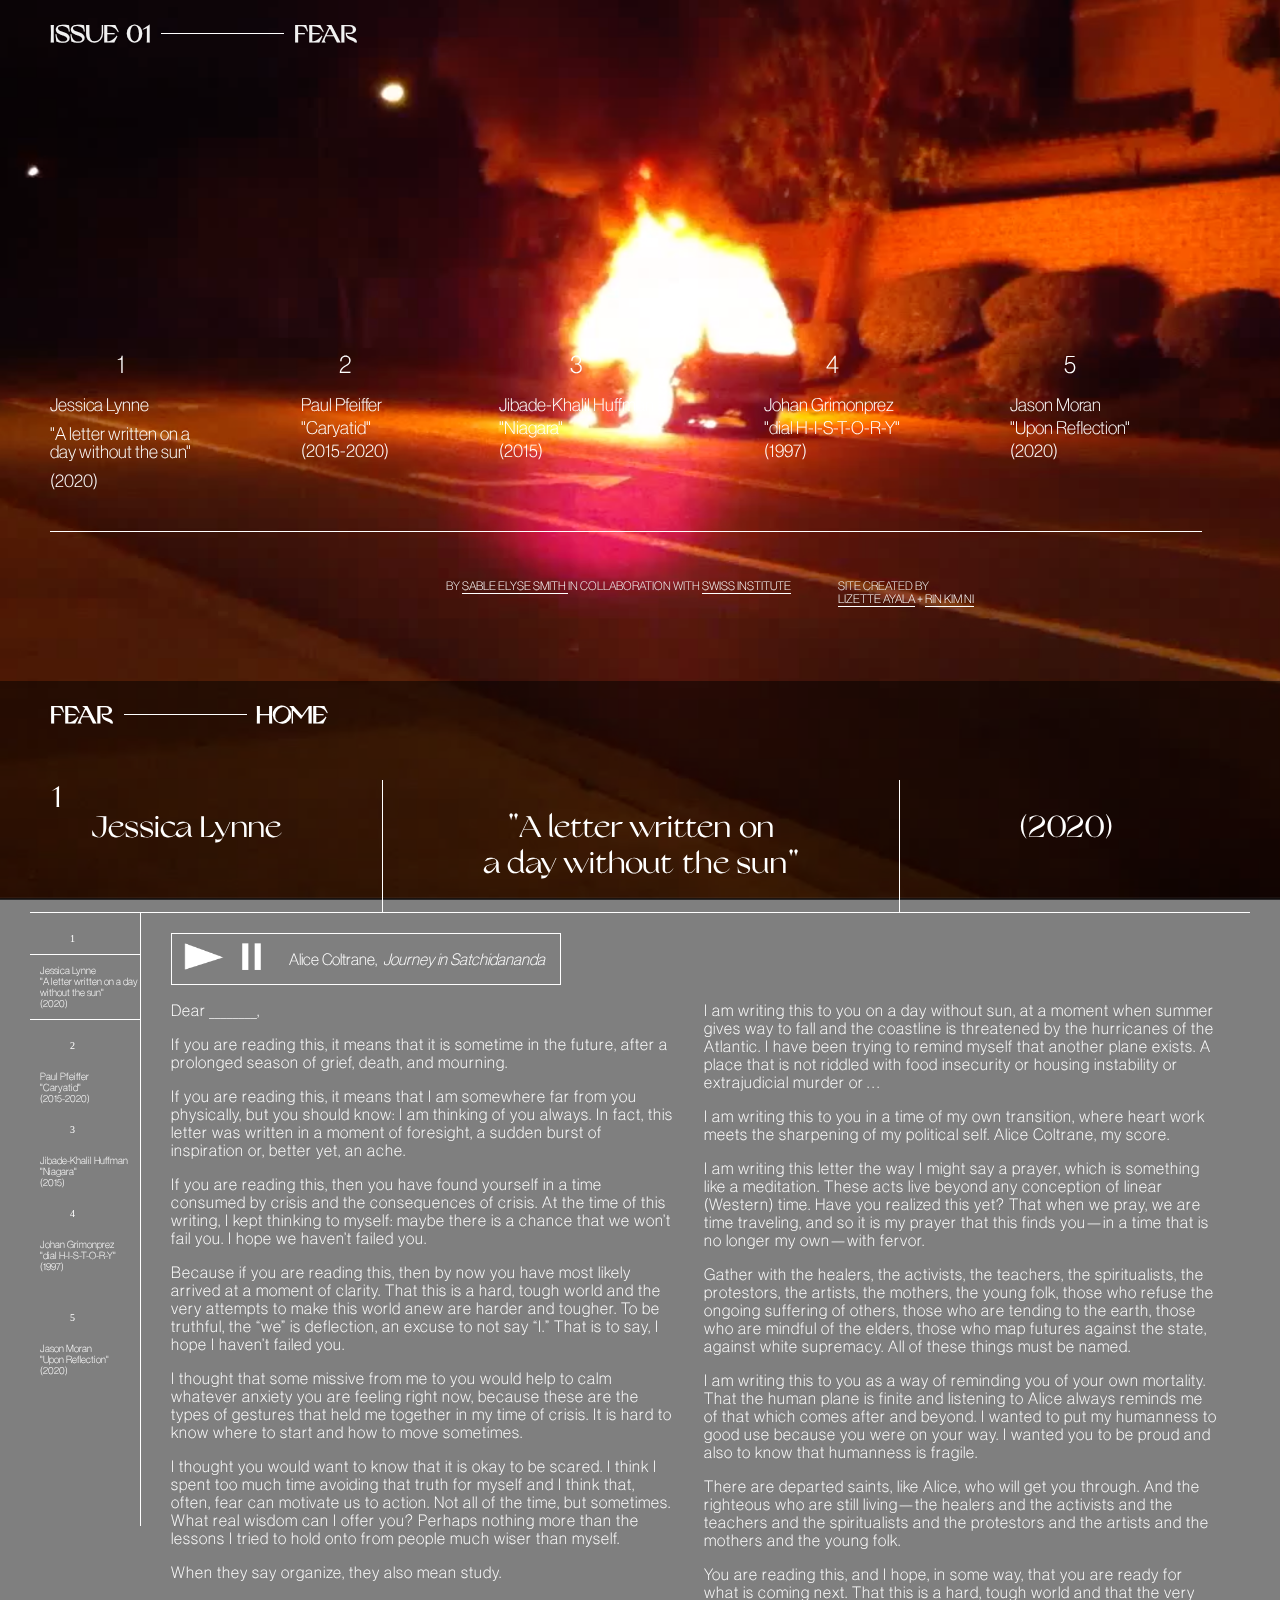
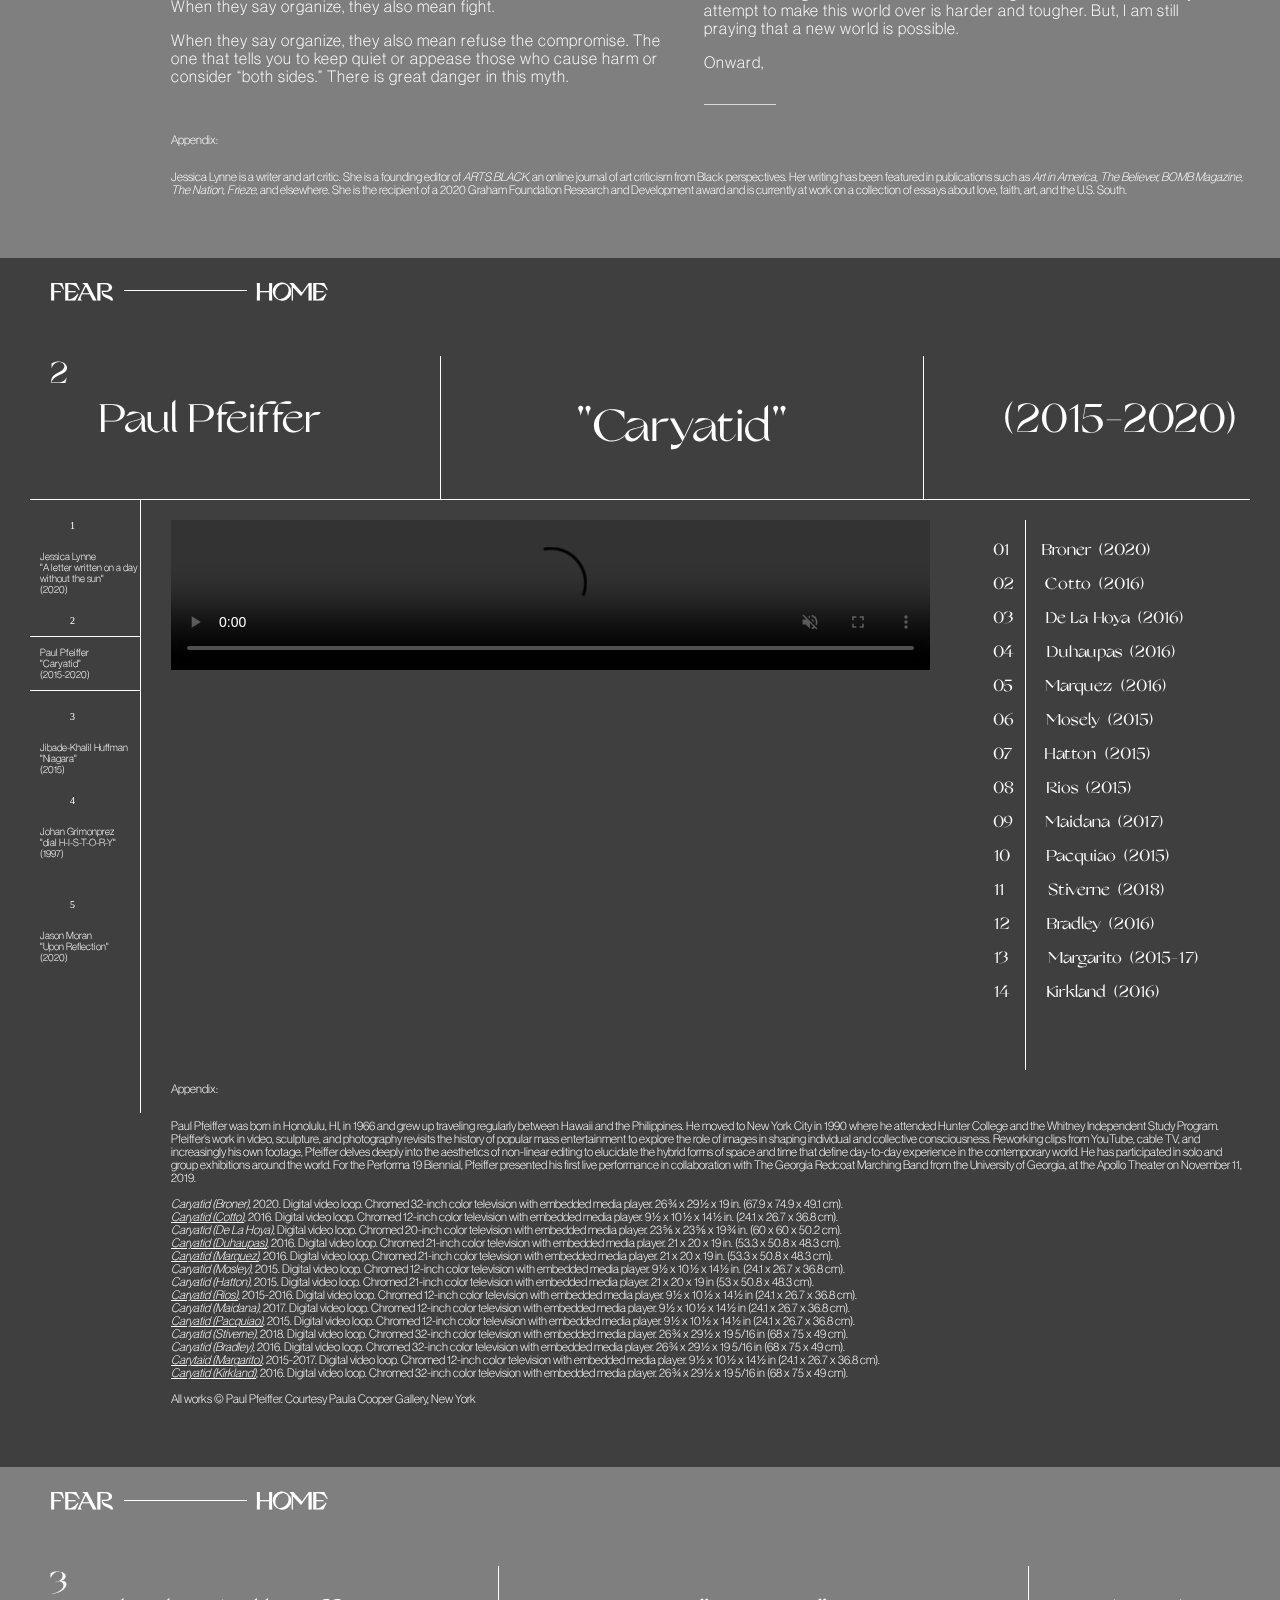
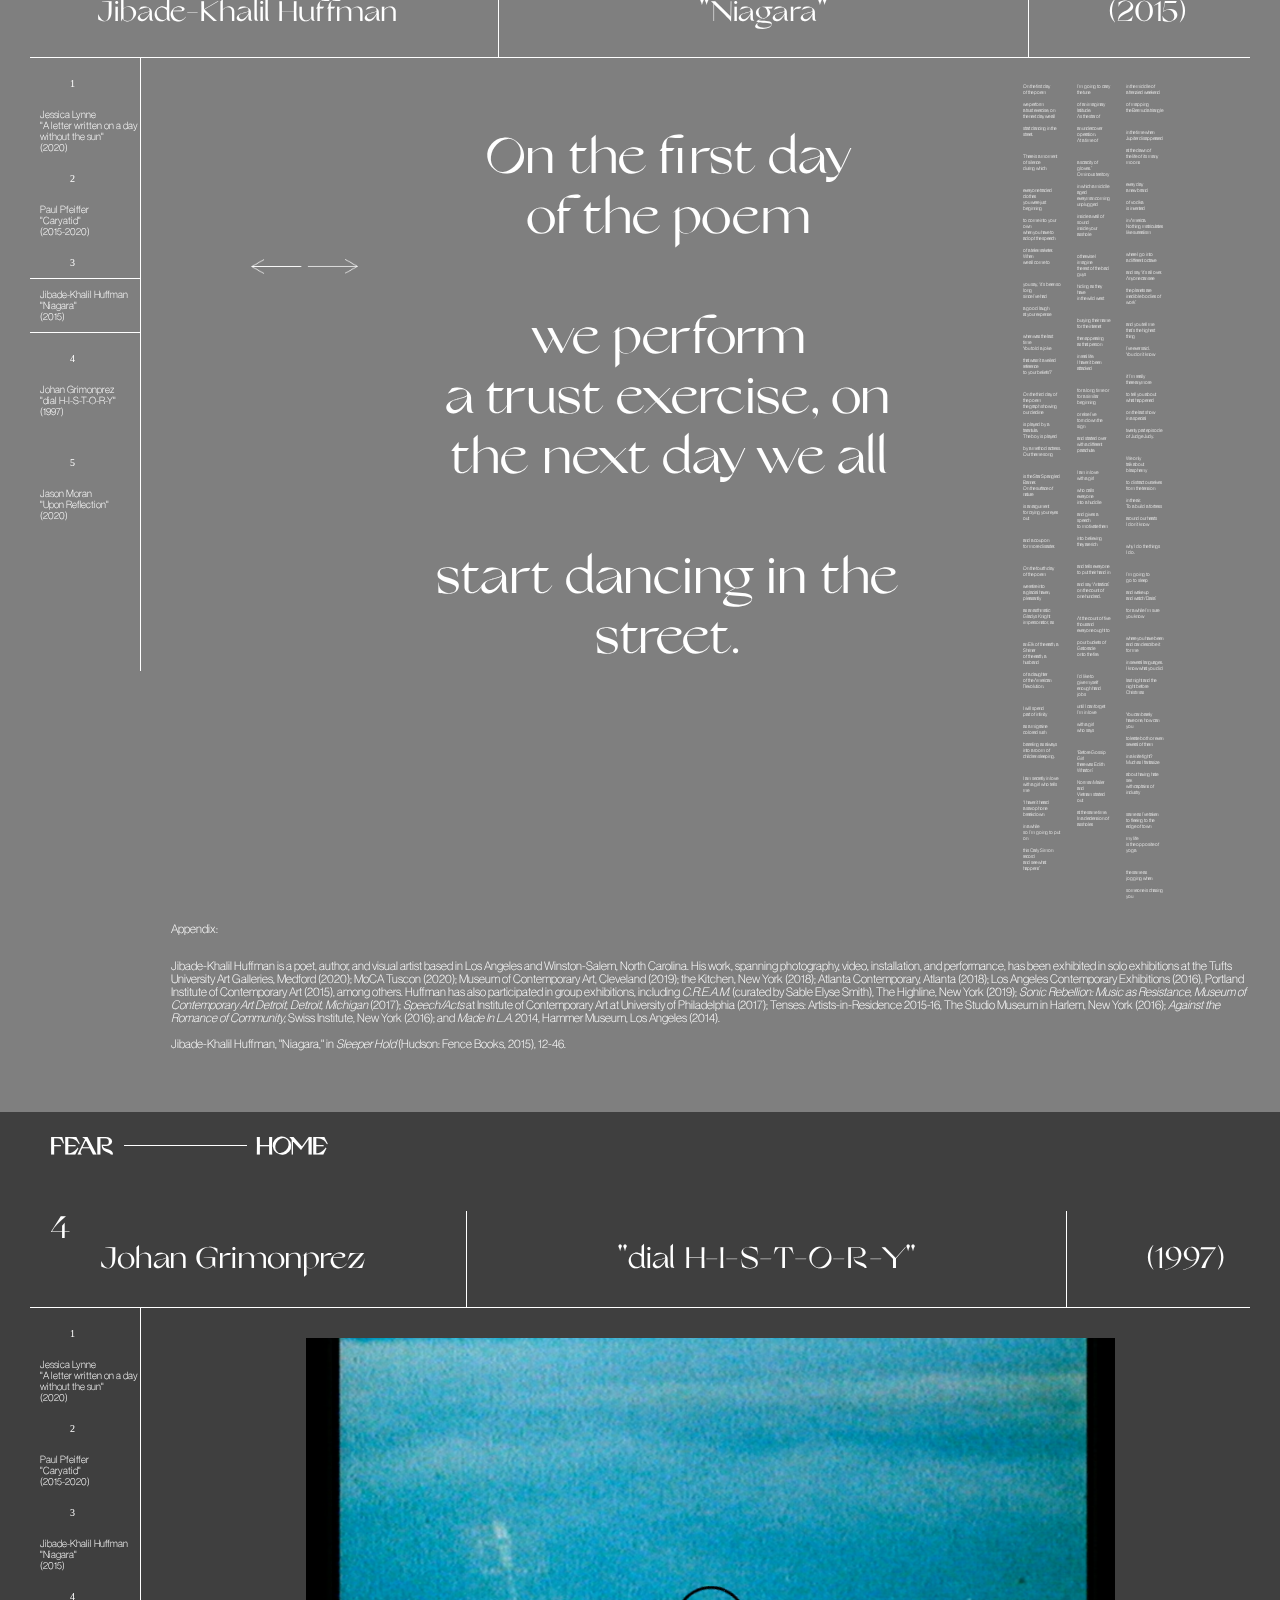
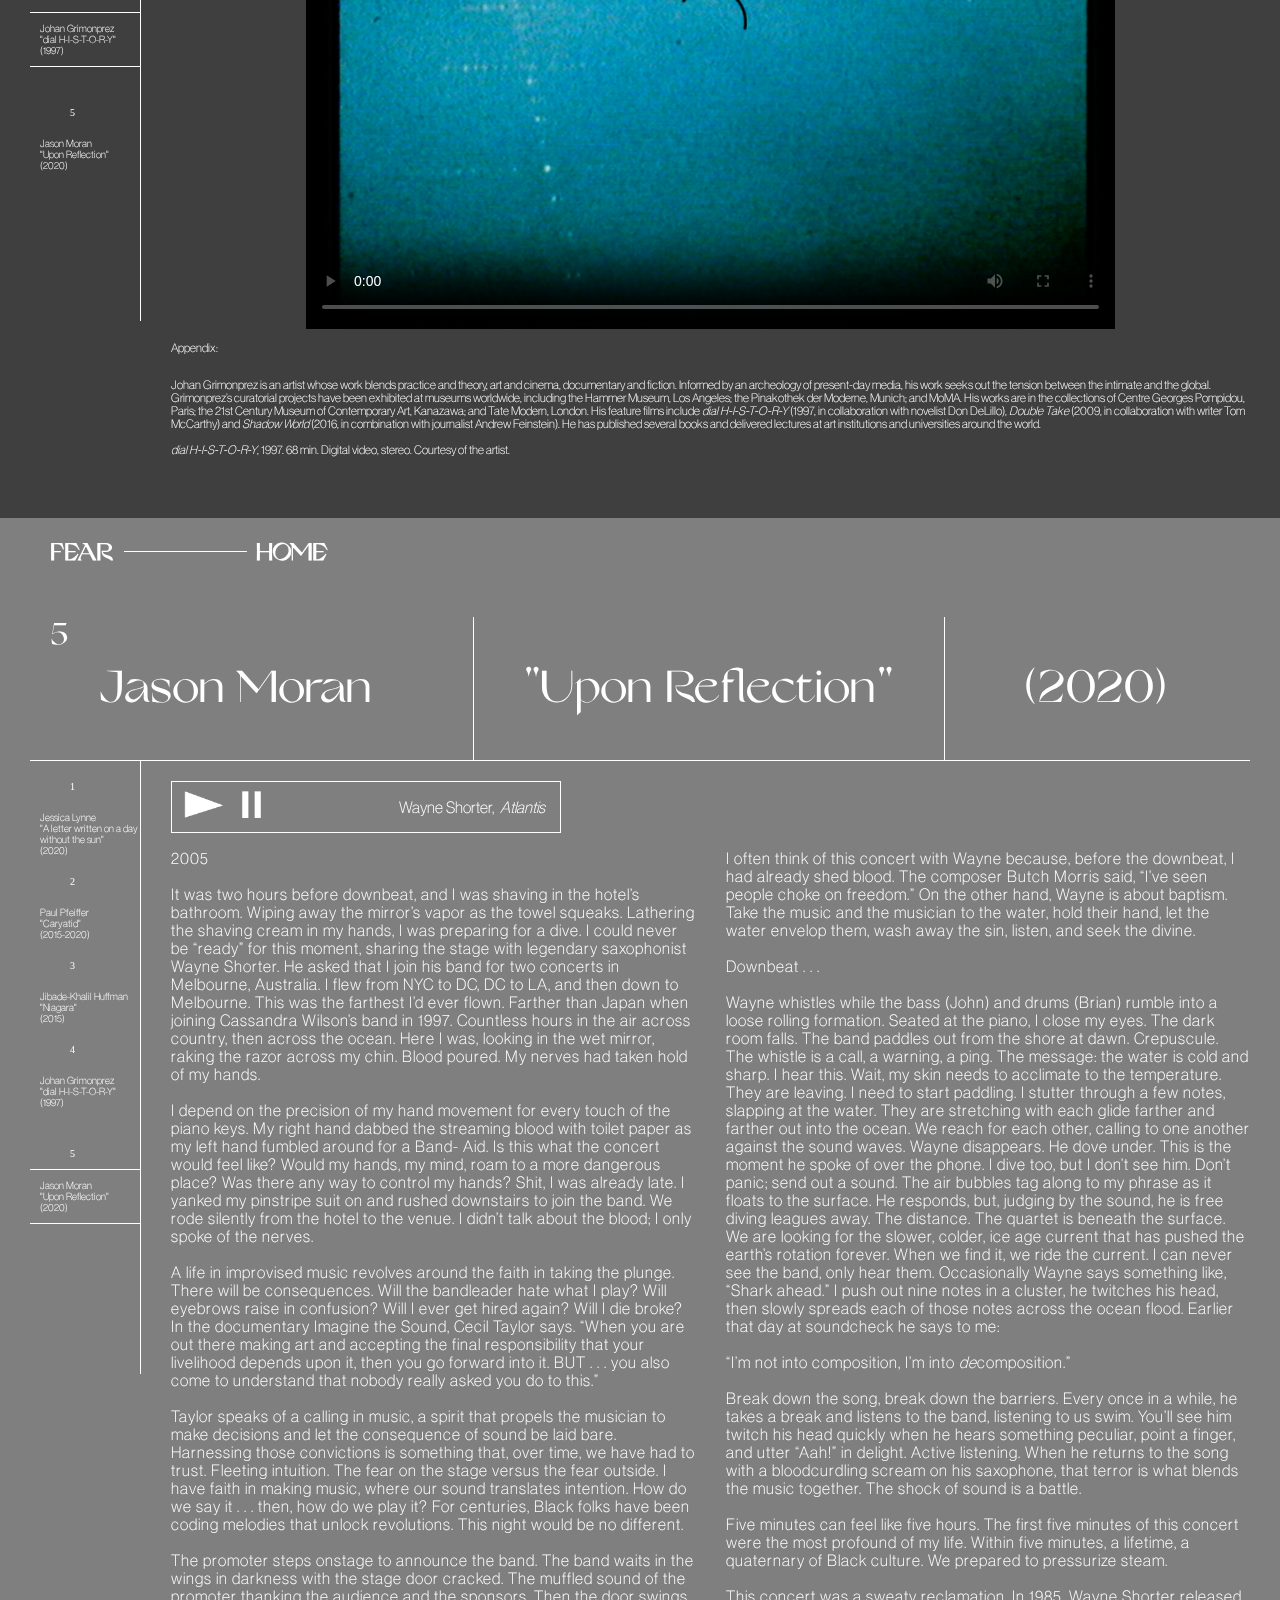
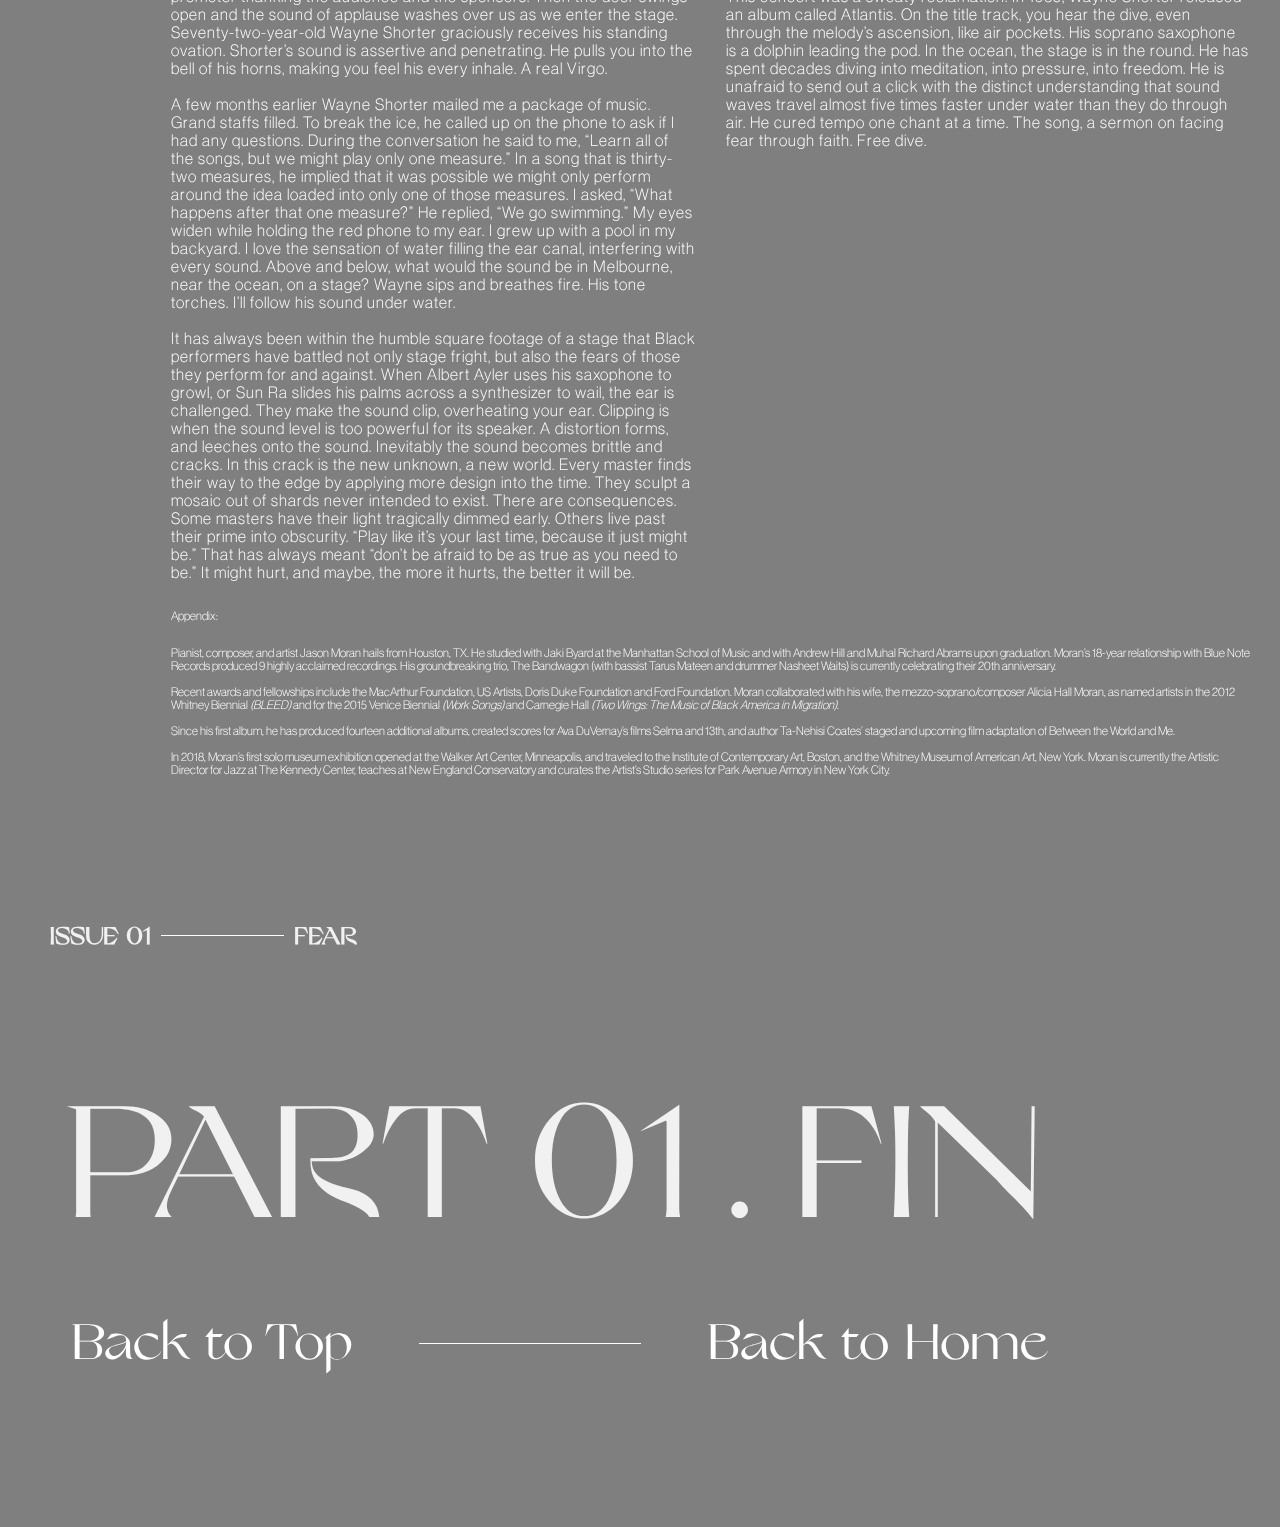
==== fear.html @ 86ed0a1b "Rename landing.html to fear.html" ====
<!doctype html>

<html lang="en">
<head>
  <meta charset="utf-8">
  <title> FEAR </title>
  <link rel="stylesheet" href="./landingstyle.css">
<script src="landingglobal.js"></script>
<script src="jquery.min.js"></script>
<!-- partial -->
  <script src='https://cdnjs.cloudflare.com/ajax/libs/jquery/2.1.3/jquery.min.js'></script><script  src="./landingglobal.js"></script>
<script src="https://ajax.googleapis.com/ajax/libs/jquery/3.5.1/jquery.min.js"></script>
</head>

<body>

	<audio id="start-audio" src="fearSnippet.mp4"></audio>

<video autoplay loop muted playsinline poster="LONDONFIRE.jpg" id="main-vid"> 
<source src="LONDONFIRE.mp4" type="video/mp4">
</video>

<div id="container-row">

<div id="container">
	
<div id="title-container"> 

<h2 id="title"> ISSUE 01 </h2>
<h2 id="title-line">  </h2>
<h2 id="title"> FEAR </h2>
</div>

<div id="artist-container"> 

<a href='#container-six'>
	<div id="artist-contribution">
		
<p id="artist-contribution-number"> 1 </p>

<div id="artwork-full-title-long">
	
<p id="full-name"> Jessica Lynne </p>
<p id="artwork-title" class="line-height-change"> "A letter written on a <br> day without the sun" </p>
<p id="artwork-date"> (2020) </p>
	
</div>

</div>
</a>


<a href='#container-five'>
	<div id="artist-contribution">
	
<p id="artist-contribution-number"> 2 </p>

<div id="artwork-full-title">
	
<p id="full-name"> Paul Pfeiffer </p>
<p id="artwork-title"> "Caryatid" </p>
<p id="artwork-date"> (2015-2020) </p>
	
</div>

</div>
</a>

<a href='#container-three'>
	<div id="artist-contribution">

<p id="artist-contribution-number"> 3 </p>	

<div id="artwork-full-title">
	
<p id="full-name"> Jibade-Khalil Huffman </p>
<p id="artwork-title"> "Niagara" </p>
<p id="artwork-date"> (2015) </p>
	
</div>

</div>
</a>

<a href='#container-four'>
	<div id="artist-contribution">

<p id="artist-contribution-number"> 4 </p>

<div id="artwork-full-title">
	
<p id="full-name"> Johan Grimonprez </p>
<p id="artwork-title"> "dial H-I-S-T-O-R-Y" </p>
<p id="artwork-date"> (1997) </p>
	
</div>

</div>
</a>


<a href='#container-two'>
	<div id="artist-contribution"> 

<p id="artist-contribution-number"> 5 </p>

<div id="artwork-full-title">
	
<p id="full-name"> Jason Moran </p>
<p id="artwork-title"> "Upon Reflection" </p>
<p id="artwork-date"> (2020) </p>
	
</div>

</div>
</a>
</div>

<div id="artwork-line-container">
	<h2 id="artist-line">  </h2>
</div>


<div id="credits-container">


<div id="credits-container-copy-one-first">
	<p id="credits-copy"> Lorem ipsum dolor sit amet, consectetur adipiscing elit, sed do eiusmod tempor incididunt ut labore et dolore magna aliqua. Ut enim ad </p>

</div>

<div id="credits-container-copy-one" class="changefont">
  <p id="credits-copy"> BY <a id="maker_contact-sable" href="http://sableelysesmith.com/"> SABLE ELYSE SMITH </a>  IN COLLABORATION WITH <a id="maker_contact" href="https://www.swissinstitute.net/exhibition/si-online-sable-elyse-smith-fear-touch-police/">SWISS INSTITUTE</a> </p>
</div>

<div id="credits-container-copy-one" class="changefont">
	<p id="credits-copy"> SITE CREATED BY <br>
<a id="maker_contact" href="https://www.instagram.com/girl_asturias/?hl=en">LIZETTE AYALA</a> + <a id="maker_contact" href="https://rinkim.com/">RIN KIM NI</a> </p>
</div>
	
</div>

</div>

<!-- FIRST SECTION -->

<div id="container-six"> 

<a href="index.html" class="mobilemenuhide">
<div id="title-container"> 

<h2 id="title"> FEAR </h2>
<h2 id="title-line">  </h2>
<h2 id="title"> HOME </h2>
</div>
</a>

<!-- <a href="index.html" class="mobilemenu">
<div id="title-container" class="title-container-hide"> 

<h2 id="title"> FEAR </h2>
<h2 id="title-line-two">  </h2>
<h2 id="title" class="mobile-hide"> HOME </h2>

<div id="mobiledrop" class="dropdown">
  <button class="dropbtn" onclick="myFunction()">Dropdown
    <i class="fa fa-caret-down"></i>
  </button>
  <div class="dropdown-content" id="myDropdown">
    <a href="#">Link 1</a>
    <a href="#">Link 2</a>
    <a href="#">Link 3</a>
    <a href="#">Link 4</a>
    <a href="#">Link 5</a>
  </div>
  </div>

</div>
</a> -->

<div id="artist-title-container">
	
<div id="artist-title-one">

<p id="artist-title-number"> 1 </p>

<p id="artist-title-info-five" class="artistmobilesize"> Jessica Lynne </p>

</div>

<div id="artist-five-title-two">
	
<p id="artist-title-info-five" class="titlemobilesize"> "A letter written on <br> a day without the sun" </p>

</div>

<div id="artist-title-three-one">

<p id="artist-title-info-five"> (2020) </p>

</div>

</div>

<!-- SIDE BAR BEGIN -->

<div id="artwork-container">

<aside id="placement-bar"> 
 
<div id="placement-bar-container"> 

<a href='#container-six'>
<div id="placement-bar-place-five">

<p id="placement-bar-place-number"> 1  </p>

<div id="placement-bar-copy-line" class="changefont">	
<p id="placement-full-name"> Jessica Lynne </p>
<p id="placement-artwork-title"> "A letter written on a day without the sun" </p>
<p id="placement-artwork-date-line"> (2020) </p>
</div>

</div>
</a>

<a href='#container-five'>
<div id="placement-bar-place-fourth">

<p id="placement-bar-place-number"> 2  </p>

<div id="placement-bar-copy" class="changefont">
<p id="placement-full-name"> Paul Pfeiffer </p>
<p id="placement-artwork-title"> "Caryatid" </p>
<p id="placement-artwork-date"> (2015-2020) </p>
</div>	

</div>
</a>

<a href='#container-three'>
<div id="placement-bar-place-second">
	
<p id="placement-bar-place-number"> 3  </p>	

<div id="placement-bar-copy" class="changefont">
<p id="placement-full-name"> Jibade-Khalil Huffman </p>
<p id="placement-artwork-title"> "Niagara" </p>
<p id="placement-artwork-date"> (2015) </p>
</div>

</div>
</a>


<a href='#container-four'>
<div id="placement-bar-place-third">

<p id="placement-bar-place-number"> 4  </p>

<div id="placement-bar-copy" class="changefont">
<p id="placement-full-name"> Johan Grimonprez </p>
<p id="placement-artwork-title"> "dial H-I-S-T-O-R-Y" </p>
<p id="placement-artwork-date"> (1997) </p>
</div>	

</div>
</a>

<a href='#container-two'>
<div id="placement-bar-place-first">

<p id="placement-bar-place-number"> 5  </p>	

<div id="placement-bar-copy" class="changefont">
<p id="placement-full-name"> Jason Moran </p>
<p id="placement-artwork-title"> "Upon Reflection" </p>
<p id="placement-artwork-date"> (2020) </p>
</div>
</div>
</a>
</aside>

<!-- SIDE BAR END + ARTWORK BEGIN -->

<div id="artwork-copy-container">

<div id="audio-container">

  <!--   <div class="audio-player">
        
        <div class="player-controls scrubber">
            <small class="start-time"></small>
          <div class="play-pause">
          	<img src="playbutton.png" id="play-button-img"></div>
            <small class="end-time"></small>
        </div>

        <div id="seekObjContainer">
            <div id="timeline1">
                <div id="seekObj1" class="playhead" ></div>
            </div>
        </div>

        <div class="audio-wrapper">
            <audio id="player2" preload="auto">
                  <source src="01 Journey in Satchidananda (feat. Pharoah Sanders).mp3" type="audio/mp3">
            </audio>
        </div>
    </div> -->


<div class="audio-wrapper">
            <audio id="player2" preload="auto">
                  <source src="01 Journey in Satchidananda (feat. Pharoah Sanders).mp3" type="audio/mp3">
            </audio>

            <div class="toggle">
    <div class="on" onclick="playAudio()">
    	<img src="playbutton.png" id="play-button-img">
    </div>

    <script type="text/javascript">
    	let play = function(){document.getElementById("player2").play()}
    </script>
    <div class="off" onclick="pauseAudio()">

<img src="Asset 1@1228x.png" id="pause-button-img">
    </div>

    <script>
var x = document.getElementById("player2"); 

function playAudio() { 
  x.play(); 
} 

function pauseAudio() { 
  x.pause(); 
} 
</script>
        </div>
</div>
<div> 
<p id="audio-title" class="changefont"> Alice Coltrane, &nbsp;<em>Journey in Satchidananda</em> </p>
</div>

</div>

<div id="writing-container"> 


<div id="writing-copy" class="changefont" >
	
<p> <span class="line-spacing-essays">Dear</span> ________, </p>
<p class="line-spacing-essays"> If you are reading this, it means that it is sometime in the future, after a prolonged season of
grief, death, and mourning. </p>
<p class="line-spacing-essays"> If you are reading this, it means that I am somewhere far from you physically, but you should
know: I am thinking of you always. In fact, this letter was written in a moment of foresight, a
sudden burst of inspiration or, better yet, an ache. </p>
<p class="line-spacing-essays"> If you are reading this, then you have found yourself in a time consumed by crisis and the
consequences of crisis. At the time of this writing, I kept thinking to myself: maybe there is a
chance that we won’t fail you. I hope we haven’t failed you. </p>
<p class="line-spacing-essays"> Because if you are reading this, then by now you have most likely arrived at a moment of
clarity. That this is a hard, tough world and the very attempts to make this world anew are
harder and tougher. To be truthful, the “we” is deflection, an excuse to not say “I.” That is to
say, I hope I haven’t failed you. </p>
<p class="line-spacing-essays"> I thought that some missive from me to you would help to calm whatever anxiety you are
feeling right now, because these are the types of gestures that held me together in my time of
crisis. It is hard to know where to start and how to move sometimes. </p>
<p class="line-spacing-essays"> I thought you would want to know that it is okay to be scared. I think I spent too much time
avoiding that truth for myself and I think that, often, fear can motivate us to action. Not all of
the time, but sometimes. What real wisdom can I offer you? Perhaps nothing more than the
lessons I tried to hold onto from people much wiser than myself. </p>
<p class="line-spacing-essays"> When they say organize, they also mean study. </p>
<p class="line-spacing-essays"> When they say organize, they also mean fight. </p>

<p class="line-spacing-essays"> When they say organize, they also mean refuse the compromise. The one that tells you to keep
quiet or appease those who cause harm or consider “both sides.” There is great danger in this
myth. </p>

</div>

<div id="writing-copy" class="changefont">
	
<p> <span class="line-spacing-essays">I am writing this to you on a day without sun, at a moment when summer gives way to fall and
the coastline is threatened by the hurricanes of the Atlantic. I have been trying to remind myself that another plane exists. A place that is not riddled with food insecurity or housing
instability or extrajudicial murder or</span> . . . </p>
<p class="line-spacing-essays"> I am writing this to you in a time of my own transition, where heart work meets the sharpening
of my political self. Alice Coltrane, my score. </p>
<p class="line-spacing-essays"> I am writing this letter the way I might say a prayer, which is something like a meditation. These
acts live beyond any conception of linear (Western) time. Have you realized this yet? That when
we pray, we are time traveling, and so it is my prayer that this finds you—in a time that is no
longer my own—with fervor. </p>
<p class="line-spacing-essays"> Gather with the healers, the activists, the teachers, the spiritualists, the protestors, the artists,
the mothers, the young folk, those who refuse the ongoing suffering of others, those who are
tending to the earth, those who are mindful of the elders, those who map futures against the
state, against white supremacy. All of these things must be named. </p>
<p class="line-spacing-essays"> I am writing this to you as a way of reminding you of your own mortality. That the human plane
is finite and listening to Alice always reminds me of that which comes after and beyond. I
wanted to put my humanness to good use because you were on your way. I wanted you to be
proud and also to know that humanness is fragile. </p>
<p class="line-spacing-essays"> There are departed saints, like Alice, who will get you through. And the righteous who are still
living—the healers and the activists and the teachers and the spiritualists and the protestors
and the artists and the mothers and the young folk. </p>
<p class="line-spacing-essays"> You are reading this, and I hope, in some way, that you are ready for what is coming next. That
this is a hard, tough world and that the very attempt to make this world over is harder and
tougher. But, I am still praying that a new world is possible. </p>
<p class="line-spacing-essays"> Onward, </p>
<p> ____________ </p>

</div>

</div>

<div id="writing-credits" class="changefont"> 
<p> Appendix: </p>
</div>
	
<div id="writing-container-credits"> 
<div id="writing-credits" class="changefont"> 
<p> Jessica Lynne is a writer and art critic. She is a founding editor of 
	<em>ARTS.BLACK</em>, an online journal of art criticism from Black
perspectives. Her writing has been featured in publications such as <em>Art in America, The Believer, BOMB Magazine, The Nation,
Frieze</em>, and elsewhere. She is the recipient of a 2020 Graham Foundation Research and Development award and is currently at
work on a collection of essays about love, faith, art, and the U.S. South.</p>
</div>	

</div>
</div>

</div>

<!-- SECOND SECTION -->

<div id="container-five"> 

<a href="index.html" class="mobilemenuhide">
<div id="title-container"> 

<h2 id="title"> FEAR </h2>
<h2 id="title-line">  </h2>
<h2 id="title"> HOME </h2>
</div>
</a>

<div id="artist-title-container">
	
<div id="artist-title-one">

<p id="artist-title-number"> 2 </p>

<p id="artist-title-info-four" class="artistmobilesize"> Paul Pfeiffer </p>

</div>

<div id="artist-four-title-two">
	
<p id="artist-title-info" class="titlemobilesize"> "Caryatid" </p>

</div>

<div id="artist-title-three">

<p id="artist-title-info-small"> (2015-2020) </p>

</div>

</div>

<!-- SIDE BAR BEGIN -->

<div id="artwork-container">

<aside id="placement-bar"> 
 
<div id="placement-bar-container"> 

<a href='#container-six'>
<div id="placement-bar-place-five">

<p id="placement-bar-place-number"> 1  </p>

<div id="placement-bar-copy" class="changefont">	
<p id="placement-full-name"> Jessica Lynne </p>
<p id="placement-artwork-title"> "A letter written on a day without the sun" </p>
<p id="placement-artwork-date"> (2020) </p>
</div>

</div>
</a>

<a href='#container-five'>
<div id="placement-bar-place-fourth">

<p id="placement-bar-place-number"> 2  </p>

<div id="placement-bar-copy-line" class="changefont">
<p id="placement-full-name"> Paul Pfeiffer </p>
<p id="placement-artwork-title"> "Caryatid" </p>
<p id="placement-artwork-date-line"> (2015-2020) </p>
</div>	

</div>
</a>

<a href='#container-three'>
<div id="placement-bar-place-second">
	
<p id="placement-bar-place-number"> 3  </p>	

<div id="placement-bar-copy" class="changefont">
<p id="placement-full-name"> Jibade-Khalil Huffman </p>
<p id="placement-artwork-title"> "Niagara" </p>
<p id="placement-artwork-date"> (2015) </p>
</div>

</div>
</a>


<a href='#container-four'>
<div id="placement-bar-place-third">

<p id="placement-bar-place-number"> 4  </p>

<div id="placement-bar-copy" class="changefont">
<p id="placement-full-name"> Johan Grimonprez </p>
<p id="placement-artwork-title"> "dial H-I-S-T-O-R-Y" </p>
<p id="placement-artwork-date"> (1997) </p>
</div>	

</div>
</a>

<a href='#container-two'>
<div id="placement-bar-place-first">

<p id="placement-bar-place-number"> 5  </p>	

<div id="placement-bar-copy" class="changefont">
<p id="placement-full-name"> Jason Moran </p>
<p id="placement-artwork-title"> "Upon Reflection" </p>
<p id="placement-artwork-date"> (2020) </p>
</div>
</div>
</a>
</aside>

<!-- SIDE BAR END + ARTWORK BEGIN -->

<div id="artwork-copy-container">


<div id="writing-container" class="row-switch"> 

<div id="video-slider">
	
<video playsinline controls controlsList='nodownload' oncontextmenu='return false;' autoplay muted loop poster="" id="paul"> 
<source src="Caryatid (Broner) (2020) video loop.mp4" type="video/mp4" id="paul-1">
</video>

</div>

<div id="video-slider-list">

	<div id="vl2"></div>
	
<div id="video-slider-numbers-list">

<!-- <p id="video-slider-numbers-picked" class="01"> 01 </p>	
<p id="video-slider-numbers" class="02"> 02 </p>	
<p id="video-slider-numbers" class="03"> 03 </p>	
<p id="video-slider-numbers" class="04"> 04 </p>	
<p id="video-slider-numbers" class="05"> 05 </p>	
<p id="video-slider-numbers" class="06"> 06 </p>
<p id="video-slider-numbers" class="07"> 07 </p>
<p id="video-slider-numbers" class="08"> 08 </p>
<p id="video-slider-numbers" class="09"> 09 </p>
<p id="video-slider-numbers" class="10"> 10 </p>
<p id="video-slider-numbers" class="11"> 11 </p>
<p id="video-slider-numbers" class="12"> 12 </p>
<p id="video-slider-numbers" class="13"> 13 </p>
<p id="video-slider-numbers" class="14"> 14 </p>	 -->	


<script src="https://cdnjs.cloudflare.com/ajax/libs/jquery/3.3.1/jquery.min.js"></script>

<input type="button" value="&nbsp;&nbsp;&nbsp;&nbsp;01&nbsp;&nbsp;&nbsp;&nbsp;&nbsp;&nbsp;&nbsp;&nbsp;Broner&nbsp;&nbsp;(2020)" id="click00"/>

<script type="text/javascript">

var myvideo00 = $("<video id='paul-1' class='js-noMenu' src='Caryatid (Broner) (2020) video loop.mp4' playsinline controls controlsList='nodownload' oncontextmenu='return false;' autoplay muted loop ></video>");
// var newHtml = "Caryatid (Cotto) (2016) - video loop.mp4";

$("#click00").click(function() {
    //Get rid of that old HTML content
    $("#video-slider").empty();
    
    //Bring in the new content!
    $("#video-slider").append(myvideo0);

    $("#paul-1")[0].load();

    $("#paul-1")[0].play();
});		
</script>

<br>

<input type="button" value="&nbsp;&nbsp;&nbsp;&nbsp;02&nbsp;&nbsp;&nbsp;&nbsp;&nbsp;&nbsp;&nbsp;&nbsp;Cotto&nbsp;&nbsp;(2016)" id="clickk"/>

<script type="text/javascript">

var myvideoo = $("<video id='paul-2' class='js-noMenu' src='Caryatid (Cotto) (2016) - video loop.mp4' playsinline controls controlsList='nodownload' oncontextmenu='return false;' autoplay muted loop ></video>");

$("#clickk").click(function() {
    //Get rid of that old HTML content
    $("#video-slider").empty();
    
    //Bring in the new content!
    $("#video-slider").append(myvideo);

     $("#paul-2")[0].load();

    $("#paul-2")[0].play();
});		
</script>

<br>

<input type="button" value="&nbsp;&nbsp;&nbsp;&nbsp;03&nbsp;&nbsp;&nbsp;&nbsp;&nbsp;&nbsp;&nbsp;&nbsp;De La Hoya&nbsp;&nbsp;(2016)" id="click20"/>

<script type="text/javascript">

var myvideo20 = $("<video id='paul-3' class='js-noMenu' src='Caryatid (De La Hoya) (2016) - video loop.mp4' playsinline controls controlsList='nodownload' oncontextmenu='return false;' autoplay muted loop ></video>");

$("#click20").click(function() {
    //Get rid of that old HTML content
    $("#video-slider").empty();
    
    //Bring in the new content!
    $("#video-slider").append(myvideo2);

    $("#paul-3")[0].load();

    $("#paul-3")[0].play();
});		
</script>

<br>

<input type="button" value="&nbsp;&nbsp;&nbsp;&nbsp;04&nbsp;&nbsp;&nbsp;&nbsp;&nbsp;&nbsp;&nbsp;&nbsp;Duhaupas&nbsp;&nbsp;(2016)" id="click30"/>

<script type="text/javascript">

var myvideo30 = $("<video id='paul-4' class='js-noMenu' src='Caryatid (Duhaupas) (2016) - video loop.mp4' playsinline controls controlsList='nodownload' oncontextmenu='return false;' autoplay muted loop></video>");

$("#click30").click(function() {
    //Get rid of that old HTML content
    $("#video-slider").empty();
    
    //Bring in the new content!
    $("#video-slider").append(myvideo3);

    $("#paul-4")[0].load();

    $("#paul-4")[0].play();
});		
</script>

<br>

<input type="button" value="&nbsp;&nbsp;&nbsp;&nbsp;05&nbsp;&nbsp;&nbsp;&nbsp;&nbsp;&nbsp;&nbsp;&nbsp;Marquez&nbsp;&nbsp;(2016)" id="click40"/>

<script type="text/javascript">

var myvideo40 = $("<video id='paul-5' class='js-noMenu' src='Caryatid (Marquez) (2016) - video loop.mp4' playsinline controls controlsList='nodownload' oncontextmenu='return false;' autoplay muted loop></video>");

$("#click40").click(function() {
    //Get rid of that old HTML content
    $("#video-slider").empty();
    
    //Bring in the new content!
    $("#video-slider").append(myvideo4);

    $("#paul-5")[0].load();

    $("#paul-5")[0].play();
});		
</script>

<br>

<input type="button" value="&nbsp;&nbsp;&nbsp;&nbsp;06&nbsp;&nbsp;&nbsp;&nbsp;&nbsp;&nbsp;&nbsp;&nbsp;Mosely&nbsp;&nbsp;(2015)" id="click50"/>

<script type="text/javascript">

var myvideo50 = $("<video id='paul-6' class='js-noMenu' src='Caryatid (Mosley) (2015) - video loop.mp4' playsinline controls controlsList='nodownload' oncontextmenu='return false;' autoplay muted loop></video>");

$("#click50").click(function() {
    //Get rid of that old HTML content
    $("#video-slider").empty();
    
    //Bring in the new content!
    $("#video-slider").append(myvideo5);

    $("#paul-6")[0].load();

    $("#paul-6")[0].play();
});		
</script>

<br>

<input type="button" value="&nbsp;&nbsp;&nbsp;&nbsp;07&nbsp;&nbsp;&nbsp;&nbsp;&nbsp;&nbsp;&nbsp;&nbsp;Hatton&nbsp;&nbsp;(2015)" id="click60"/>

<script type="text/javascript">

var myvideo60 = $("<video id='paul-7' class='js-noMenu' src='Caryatid (Hatton) (2015) - video loop.mp4' playsinline controls controlsList='nodownload' oncontextmenu='return false;' autoplay muted loop></video>");

$("#click60").click(function() {
    //Get rid of that old HTML content
    $("#video-slider").empty();
    
    //Bring in the new content!
    $("#video-slider").append(myvideo6);

    $("#paul-7")[0].load();

    $("#paul-7")[0].play();
});		
</script>

<br>

<input type="button" value="&nbsp;&nbsp;&nbsp;&nbsp;08&nbsp;&nbsp;&nbsp;&nbsp;&nbsp;&nbsp;&nbsp;&nbsp;Rios&nbsp;&nbsp;(2015)" id="click70"/>

<script type="text/javascript">

var myvideo70 = $("<video id='paul-8' class='js-noMenu' src='Caryatid (Rios) (2015) - video loop.mp4' playsinline controls controlsList='nodownload' oncontextmenu='return false;' autoplay muted loop</video>");

$("#click70").click(function() {
    //Get rid of that old HTML content
    $("#video-slider").empty();
    
    //Bring in the new content!
    $("#video-slider").append(myvideo7);

    $("#paul-8")[0].load();

    $("#paul-8")[0].play();
});		
</script>

<br>

<input type="button" value="&nbsp;&nbsp;&nbsp;&nbsp;09&nbsp;&nbsp;&nbsp;&nbsp;&nbsp;&nbsp;&nbsp;&nbsp;Maidana&nbsp;&nbsp;(2017)" id="click80"/>

<script type="text/javascript">

var myvideo80 = $("<video id='paul-9' class='js-noMenu' src='Caryatid (Maidana) (2017) - video loop.mp4' playsinline controls controlsList='nodownload' oncontextmenu='return false;' autoplay muted loop></video>");

$("#click80").click(function() {
    //Get rid of that old HTML content
    $("#video-slider").empty();
    
    //Bring in the new content!
    $("#video-slider").append(myvideo8);

    $("#paul-9")[0].load();

    $("#paul-9")[0].play();
});		
</script>

<br>

<input type="button" value="&nbsp;&nbsp;&nbsp;&nbsp;10&nbsp;&nbsp;&nbsp;&nbsp;&nbsp;&nbsp;&nbsp;&nbsp;&nbsp;Pacquiao&nbsp;&nbsp;(2015)" id="click90"/>

<script type="text/javascript">

var myvideo90 = $("<video id='paul-10' class='js-noMenu' src='Caryatid (Pacquiao) (2015) - video loop.mp4' playsinline controls controlsList='nodownload' oncontextmenu='return false;' autoplay muted loop></video>");

$("#click90").click(function() {
    //Get rid of that old HTML content
    $("#video-slider").empty();
    
    //Bring in the new content!
    $("#video-slider").append(myvideo9);

    $("#paul-10")[0].load();

    $("#paul-10")[0].play();
});		
</script>

<br>

<input type="button" value="&nbsp;&nbsp;&nbsp;&nbsp;11&nbsp;&nbsp;&nbsp;&nbsp;&nbsp;&nbsp;&nbsp;&nbsp;&nbsp;&nbsp;&nbsp;Stiverne&nbsp;&nbsp;(2018)" id="click100"/>

<script type="text/javascript">

var myvideo100 = $("<video id='paul-11' class='js-noMenu' src='Caryatid (Stiverne) (2018) - video loop.mp4' playsinline controls controlsList='nodownload' oncontextmenu='return false;' autoplay muted loop></video>");

$("#click100").click(function() {
    //Get rid of that old HTML content
    $("#video-slider").empty();
    
    //Bring in the new content!
    $("#video-slider").append(myvideo10);

    $("#paul-11")[0].load();

    $("#paul-11")[0].play();
});		
</script>

<br>

<input type="button" value="&nbsp;&nbsp;&nbsp;&nbsp;12&nbsp;&nbsp;&nbsp;&nbsp;&nbsp;&nbsp;&nbsp;&nbsp;&nbsp;Bradley&nbsp;&nbsp;(2016)" id="click110"/>

<script type="text/javascript">

var myvideo110 = $("<video id='paul-12' class='js-noMenu' src='Caryatid (Bradley) (2016) - video loop.mp4' playsinline controls controlsList='nodownload' oncontextmenu='return false;' autoplay muted loop></video>");

$("#click110").click(function() {
    //Get rid of that old HTML content
    $("#video-slider").empty();
    
    //Bring in the new content!
    $("#video-slider").append(myvideo11);

    $("#paul-12")[0].load();

    $("#paul-12")[0].play();
});		
</script>

<br>

<input type="button" value="&nbsp;&nbsp;&nbsp;&nbsp;13&nbsp;&nbsp;&nbsp;&nbsp;&nbsp;&nbsp;&nbsp;&nbsp;&nbsp;&nbsp;Margarito&nbsp;&nbsp;(2015-17)" id="click120"/>

<script type="text/javascript">

var myvideo120 = $("<video id='paul-13' class='js-noMenu' src='Caryatid (Margarito) (2015-17) video loop.mp4' playsinline controls controlsList='nodownload' oncontextmenu='return false;' autoplay muted loop></video>");

$("#click120").click(function() {
    //Get rid of that old HTML content
    $("#video-slider").empty();
    
    //Bring in the new content!
    $("#video-slider").append(myvideo12);

    $("#paul-13")[0].load();

    $("#paul-13")[0].play();
});		
</script>

<br>

<input type="button" value="&nbsp;&nbsp;&nbsp;&nbsp;14&nbsp;&nbsp;&nbsp;&nbsp;&nbsp;&nbsp;&nbsp;&nbsp;&nbsp;Kirkland&nbsp;&nbsp;(2016)" id="click130"/>

<script type="text/javascript">

var myvideo130 = $("<video id='paul-14' class='js-noMenu' src='Caryatid (Kirkland) (2016) - video loop.mp4' playsinline controls controlsList='nodownload' oncontextmenu='return false;' autoplay muted loop></video>");

$("#click130").click(function() {
    //Get rid of that old HTML content
    $("#video-slider").empty();
    
    //Bring in the new content!
    $("#video-slider").append(myvideo13);

    $("#paul-14")[0].load();

    $("#paul-14")[0].play();
});		
</script>		


</div>

<div id="vl"></div>

<div id="video-slider-names-list">

<script src="https://cdnjs.cloudflare.com/ajax/libs/jquery/3.3.1/jquery.min.js"></script>

<input type="button" value="&nbsp;&nbsp;&nbsp;&nbsp;01&nbsp;&nbsp;&nbsp;&nbsp;&nbsp;&nbsp;&nbsp;&nbsp;Broner&nbsp;&nbsp;(2020)" id="click0"/>

<script type="text/javascript">

var myvideo0 = $("<video id='paul-1' class='js-noMenu' src='Caryatid (Broner) (2020) video loop.mp4' playsinline controls controlsList='nodownload' oncontextmenu='return false;' autoplay muted loop></video>");
// var newHtml = "Caryatid (Cotto) (2016) - video loop.mp4";

$("#click0").click(function() {
    //Get rid of that old HTML content
    $("#video-slider").empty();
    
    //Bring in the new content!
    $("#video-slider").append(myvideo0);

    $("#paul-1")[0].load();

    $("#paul-1")[0].play();
});		
</script>

<br>

<input type="button" value="&nbsp;&nbsp;&nbsp;&nbsp;02&nbsp;&nbsp;&nbsp;&nbsp;&nbsp;&nbsp;&nbsp;&nbsp;Cotto&nbsp;&nbsp;(2016)" id="click"/>

<script type="text/javascript">

var myvideo = $("<video id='paul-2' class='js-noMenu' src='Caryatid (Cotto) (2016) - video loop.mp4' playsinline controls controlsList='nodownload' oncontextmenu='return false;' autoplay muted loop></video>");

$("#click").click(function() {
    //Get rid of that old HTML content
    $("#video-slider").empty();
    
    //Bring in the new content!
    $("#video-slider").append(myvideo);

     $("#paul-2")[0].load();

    $("#paul-2")[0].play();
});		
</script>

<br>

<input type="button" value="&nbsp;&nbsp;&nbsp;&nbsp;03&nbsp;&nbsp;&nbsp;&nbsp;&nbsp;&nbsp;&nbsp;&nbsp;De La Hoya&nbsp;&nbsp;(2016)" id="click2"/>

<script type="text/javascript">

var myvideo2 = $("<video id='paul-3' class='js-noMenu' src='Caryatid (De La Hoya) (2016) - video loop.mp4' playsinline controls controlsList='nodownload' oncontextmenu='return false;' autoplay muted loop></video>");

$("#click2").click(function() {
    //Get rid of that old HTML content
    $("#video-slider").empty();
    
    //Bring in the new content!
    $("#video-slider").append(myvideo2);

    $("#paul-3")[0].load();

    $("#paul-3")[0].play();
});		
</script>

<br>

<input type="button" value="&nbsp;&nbsp;&nbsp;&nbsp;04&nbsp;&nbsp;&nbsp;&nbsp;&nbsp;&nbsp;&nbsp;&nbsp;Duhaupas&nbsp;&nbsp;(2016)" id="click3"/>

<script type="text/javascript">

var myvideo3 = $("<video id='paul-4' class='js-noMenu' src='Caryatid (Duhaupas) (2016) - video loop.mp4' playsinline controls controlsList='nodownload' oncontextmenu='return false;' autoplay muted loop></video>");

$("#click3").click(function() {
    //Get rid of that old HTML content
    $("#video-slider").empty();
    
    //Bring in the new content!
    $("#video-slider").append(myvideo3);

    $("#paul-4")[0].load();

    $("#paul-4")[0].play();
});		
</script>

<br>

<input type="button" value="&nbsp;&nbsp;&nbsp;&nbsp;05&nbsp;&nbsp;&nbsp;&nbsp;&nbsp;&nbsp;&nbsp;&nbsp;Marquez&nbsp;&nbsp;(2016)" id="click4"/>

<script type="text/javascript">

var myvideo4 = $("<video id='paul-5' class='js-noMenu' src='Caryatid (Marquez) (2016) - video loop.mp4' playsinline controls controlsList='nodownload' oncontextmenu='return false;' autoplay muted loop></video>");

$("#click4").click(function() {
    //Get rid of that old HTML content
    $("#video-slider").empty();
    
    //Bring in the new content!
    $("#video-slider").append(myvideo4);

    $("#paul-5")[0].load();

    $("#paul-5")[0].play();
});		
</script>

<br>

<input type="button" value="&nbsp;&nbsp;&nbsp;&nbsp;06&nbsp;&nbsp;&nbsp;&nbsp;&nbsp;&nbsp;&nbsp;&nbsp;Mosely&nbsp;&nbsp;(2015)" id="click5"/>

<script type="text/javascript">

var myvideo5 = $("<video id='paul-6' class='js-noMenu' src='Caryatid (Mosley) (2015) - video loop.mp4' playsinline controls controlsList='nodownload' oncontextmenu='return false;' autoplay muted loop></video>");

$("#click5").click(function() {
    //Get rid of that old HTML content
    $("#video-slider").empty();
    
    //Bring in the new content!
    $("#video-slider").append(myvideo5);

    $("#paul-6")[0].load();

    $("#paul-6")[0].play();
});		
</script>

<br>

<input type="button" value="&nbsp;&nbsp;&nbsp;&nbsp;07&nbsp;&nbsp;&nbsp;&nbsp;&nbsp;&nbsp;&nbsp;&nbsp;Hatton&nbsp;&nbsp;(2015)" id="click6"/>

<script type="text/javascript">

var myvideo6 = $("<video id='paul-7' class='js-noMenu' src='Caryatid (Hatton) (2015) - video loop.mp4' playsinline controls controlsList='nodownload' oncontextmenu='return false;' autoplay muted loop></video>");

$("#click6").click(function() {
    //Get rid of that old HTML content
    $("#video-slider").empty();
    
    //Bring in the new content!
    $("#video-slider").append(myvideo6);

    $("#paul-7")[0].load();

    $("#paul-7")[0].play();
});		
</script>

<br>

<input type="button" value="&nbsp;&nbsp;&nbsp;&nbsp;08&nbsp;&nbsp;&nbsp;&nbsp;&nbsp;&nbsp;&nbsp;&nbsp;Rios&nbsp;&nbsp;(2015)" id="click7"/>

<script type="text/javascript">

var myvideo7 = $("<video id='paul-8' class='js-noMenu' src='Caryatid (Rios) (2015) - video loop.mp4' playsinline controls controlsList='nodownload' oncontextmenu='return false;' autoplay muted loop></video>");

$("#click7").click(function() {
    //Get rid of that old HTML content
    $("#video-slider").empty();
    
    //Bring in the new content!
    $("#video-slider").append(myvideo7);

    $("#paul-8")[0].load();

    $("#paul-8")[0].play();
});		
</script>

<br>

<input type="button" value="&nbsp;&nbsp;&nbsp;&nbsp;09&nbsp;&nbsp;&nbsp;&nbsp;&nbsp;&nbsp;&nbsp;&nbsp;Maidana&nbsp;&nbsp;(2017)" id="click8"/>

<script type="text/javascript">

var myvideo8 = $("<video id='paul-9' class='js-noMenu' src='Caryatid (Maidana) (2017) - video loop.mp4' playsinline controls controlsList='nodownload' oncontextmenu='return false;' autoplay muted loop></video>");

$("#click8").click(function() {
    //Get rid of that old HTML content
    $("#video-slider").empty();
    
    //Bring in the new content!
    $("#video-slider").append(myvideo8);

    $("#paul-9")[0].load();

    $("#paul-9")[0].play();
});		
</script>

<br>

<input type="button" value="&nbsp;&nbsp;&nbsp;&nbsp;10&nbsp;&nbsp;&nbsp;&nbsp;&nbsp;&nbsp;&nbsp;&nbsp;&nbsp;Pacquiao&nbsp;&nbsp;(2015)" id="click9"/>

<script type="text/javascript">

var myvideo9 = $("<video id='paul-10' class='js-noMenu' src='Caryatid (Pacquiao) (2015) - video loop.mp4' playsinline controls controlsList='nodownload' oncontextmenu='return false;' autoplay muted loop></video>");

$("#click9").click(function() {
    //Get rid of that old HTML content
    $("#video-slider").empty();
    
    //Bring in the new content!
    $("#video-slider").append(myvideo9);

    $("#paul-10")[0].load();

    $("#paul-10")[0].play();
});		
</script>

<br>

<input type="button" value="&nbsp;&nbsp;&nbsp;&nbsp;11&nbsp;&nbsp;&nbsp;&nbsp;&nbsp;&nbsp;&nbsp;&nbsp;&nbsp;&nbsp;&nbsp;Stiverne&nbsp;&nbsp;(2018)" id="click10"/>

<script type="text/javascript">

var myvideo10 = $("<video id='paul-11' class='js-noMenu' src='Caryatid (Stiverne) (2018) - video loop.mp4' playsinline controls controlsList='nodownload' oncontextmenu='return false;' autoplay muted loop></video>");

$("#click10").click(function() {
    //Get rid of that old HTML content
    $("#video-slider").empty();
    
    //Bring in the new content!
    $("#video-slider").append(myvideo10);

    $("#paul-11")[0].load();

    $("#paul-11")[0].play();
});		
</script>

<br>

<input type="button" value="&nbsp;&nbsp;&nbsp;&nbsp;12&nbsp;&nbsp;&nbsp;&nbsp;&nbsp;&nbsp;&nbsp;&nbsp;&nbsp;Bradley&nbsp;&nbsp;(2016)" id="click11"/>

<script type="text/javascript">

var myvideo11 = $("<video id='paul-12' class='js-noMenu' src='Caryatid (Bradley) (2016) - video loop.mp4' playsinline controls controlsList='nodownload' oncontextmenu='return false;' autoplay muted loop></video>");

$("#click11").click(function() {
    //Get rid of that old HTML content
    $("#video-slider").empty();
    
    //Bring in the new content!
    $("#video-slider").append(myvideo11);

    $("#paul-12")[0].load();

    $("#paul-12")[0].play();
});		
</script>

<br>

<input type="button" value="&nbsp;&nbsp;&nbsp;&nbsp;13&nbsp;&nbsp;&nbsp;&nbsp;&nbsp;&nbsp;&nbsp;&nbsp;&nbsp;&nbsp;Margarito&nbsp;&nbsp;(2015-17)" id="click12"/>

<script type="text/javascript">

var myvideo12 = $("<video id='paul-13' class='js-noMenu' src='Caryatid (Margarito) (2015-17) video loop.mp4' playsinline controls controlsList='nodownload' oncontextmenu='return false;' autoplay muted loop> autoplay</video>");

$("#click12").click(function() {
    //Get rid of that old HTML content
    $("#video-slider").empty();
    
    //Bring in the new content!
    $("#video-slider").append(myvideo12);

    $("#paul-13")[0].load();

    $("#paul-13")[0].play();
});		
</script>

<br>

<input type="button" value="&nbsp;&nbsp;&nbsp;&nbsp;14&nbsp;&nbsp;&nbsp;&nbsp;&nbsp;&nbsp;&nbsp;&nbsp;&nbsp;Kirkland&nbsp;&nbsp;(2016)" id="click13"/>

<script type="text/javascript">

var myvideo13 = $("<video id='paul-14' class='js-noMenu' src='Caryatid (Kirkland) (2016) - video loop.mp4' playsinline controls controlsList='nodownload' oncontextmenu='return false;' autoplay muted loop></video>");

$("#click13").click(function() {
    //Get rid of that old HTML content
    $("#video-slider").empty();
    
    //Bring in the new content!
    $("#video-slider").append(myvideo13);

    $("#paul-14")[0].load();

    $("#paul-14")[0].play();
});		
</script>		

</div>

</div>

</div>

<div id="writing-credits" class="changefont"> 
<p> Appendix: </p>
</div>
	
<div id="writing-container-credits"> 
<div id="writing-credits" class="changefont"> 
<p> Paul Pfeiffer was born in Honolulu, HI, in 1966 and grew up traveling regularly between Hawaii and the Philippines. He moved to New York City in 1990 where he attended Hunter College and the Whitney Independent Study Program. Pfeiffer’s work in video, sculpture, and photography revisits the history of popular mass
entertainment to explore the role of images in shaping individual and collective consciousness. Reworking clips from YouTube, cable TV, and increasingly his own footage, Pfeiffer delves deeply into the aesthetics of non-linear editing to elucidate the hybrid forms of space and time that define day-to-day experience in the
contemporary world. He has participated in solo and group exhibitions around the world. For the Performa 19 Biennial, Pfeiffer presented his first live performance in collaboration with The Georgia Redcoat Marching Band from the University of Georgia, at the Apollo Theater on November 11, 2019. <br>
<br>
<em>Caryatid (Broner)</em>, 2020. Digital video loop. Chromed 32-inch color television with embedded media player. 26 3⁄4 x 29 1⁄2 x 19 in. (67.9 x 74.9 x 49.1 cm). <br>
<a id="installation-underline" href="https://www.dropbox.com/s/18kzzihxo18bgsp/PPF-18-V.jpg?raw=1"
target="_blank"> <em>Caryatid (Cotto)</em></a>, 2016. Digital video loop. Chromed 12-inch color television with embedded media player. 9 1⁄2 x 10 1⁄2 x 14 1⁄2 in. (24.1 x 26.7 x 36.8 cm).&nbsp;&nbsp; <br>
<em>Caryatid (De La Hoya)</em>, Digital video loop. Chromed 20-inch color television with embedded media player. 23 5⁄8 x 23 5⁄8 x 19 3⁄4 in. (60 x 60 x 50.2 cm). <br>
<a id="installation-underline" href="https://www.dropbox.com/s/tc1c6ci66i9q8ao/PPF-19-V.jpg?raw=1"
target="_blank"><em>Caryatid (Duhaupas)</em></a>, 2016. Digital video loop. Chromed 21-inch color television with embedded media player. 21 x 20 x 19 in. (53.3 x 50.8 x 48.3 cm).&nbsp;&nbsp; <br>
<a id="installation-underline" href="https://www.dropbox.com/s/9pc5r8u3w9hs7n9/2016_PP_CARYATID%20%28MARQUEZ%29_TDA07405.jpg?raw=1"
target="_blank"><em>Caryatid (Marquez)</em></a>, 2016. Digital video loop. Chromed 21-inch color television with embedded media player. 21 x 20 x 19 in. (53.3 x 50.8 x 48.3 cm).&nbsp;&nbsp; <br>
<em>Caryatid (Mosley)</em>, 2015. Digital video loop. Chromed 12-inch color television with embedded media player. 9 1⁄2 x 10 1⁄2 x 14 1⁄2 in. (24.1 x 26.7 x 36.8 cm). <br>
<em>Caryatid (Hatton)</em>, 2015. Digital video loop. Chromed 21-inch color television with embedded media player. 21 x 20 x 19 in (53 x 50.8 x 48.3 cm).<br>
<a id="installation-underline" href="https://www.dropbox.com/s/4iex1zjdxc1mq65/PPF-22-V_2.jpg?raw=1"
target="_blank"> <em>Caryatid (Rios)</em></a>, 2015-2016. Digital video loop. Chromed 12-inch color television with embedded media player. 9 1⁄2 x 10 1⁄2 x 14 1⁄2 in (24.1 x 26.7 x 36.8 cm).&nbsp;&nbsp; <br>
<em>Caryatid (Maidana)</em>, 2017. Digital video loop. Chromed 12-inch color television with embedded media player. 9 1⁄2 x 10 1⁄2 x 14 1⁄2 in (24.1 x 26.7 x 36.8 cm).<br>
<a id="installation-underline" href="https://www.dropbox.com/s/azht344eoapxenp/Caryatid%20%28Pacquiao%29%2C%202015%2C%20digital%20video%20loop.jpg?raw=1"
target="_blank"> <em>Caryatid (Pacquiao)</em></a>, 2015. Digital video loop. Chromed 12-inch color television with embedded media player. 9 1⁄2 x 10 1⁄2 x 14 1⁄2 in (24.1 x 26.7 x 36.8 cm).&nbsp;&nbsp;  <br>
<em>Caryatid (Stiverne)</em>, 2018. Digital video loop. Chromed 32-inch color television with embedded media player. 26 3⁄4 x 29 1⁄2 x 19 5/16 in (68 x 75 x 49 cm). <br>
<em>Caryatid (Bradley)</em>, 2016. Digital video loop. Chromed 32-inch color television with embedded media player. 26 3⁄4 x 29 1⁄2 x 19 5/16 in (68 x 75 x 49 cm). <br>
<a id="installation-underline" href="https://www.dropbox.com/s/p4v7kens4iyav9v/PPF-23-V_2.jpg?raw=1"
target="_blank"><em>Carytaid (Margarito)</em></a>, 2015-2017. Digital video loop. Chromed 12-inch color television with embedded media player. 9 1⁄2 x 10 1⁄2 x 14 1⁄2 in (24.1 x 26.7 x 36.8 cm).&nbsp;&nbsp;   <br>
<a id="installation-underline" href="https://www.dropbox.com/s/i6e969oo5rt6r5l/PPF-20-V.jpg?raw=1"
target="_blank"> <em>Caryatid (Kirkland)</em></a>, 2016. Digital video loop. Chromed 32-inch color television with embedded media player. 26 3⁄4 x 29 1⁄2 x 19 5/16 in (68 x 75 x 49 cm).&nbsp;&nbsp; <br>
<br>
All works © Paul Pfeiffer. Courtesy Paula Cooper Gallery, New York
</p>
</div>	
</div>
</div>	
</div>
</div>



<!-- THIRD SECTION -->

<div id="container-three"> 

<a href="index.html" class="mobilemenuhide">
<div id="title-container"> 

<h2 id="title"> FEAR </h2>
<h2 id="title-line">  </h2>
<h2 id="title"> HOME </h2>
</div>
</a>

<div id="artist-title-container">
	
<div id="artist-title-one">

<p id="artist-title-number-two"> 3 </p>

<p id="artist-title-info-two" class="artistmobilesize"> Jibade-Khalil Huffman </p>

</div>

<div id="artist-two-title-two">
	
<p id="artist-title-info-two" class="titlemobilesize"> "Niagara" </p>

</div>

<div id="artist-title-three">

<p id="artist-title-info-two"> (2015) </p>

</div>

</div>

<!-- SIDE BAR BEGIN -->

<div id="artwork-container">

<aside id="placement-bar"> 
 
<div id="placement-bar-container"> 

<a href='#container-six'>
<div id="placement-bar-place-five">

<p id="placement-bar-place-number"> 1  </p>

<div id="placement-bar-copy" class="changefont">	
<p id="placement-full-name"> Jessica Lynne </p>
<p id="placement-artwork-title"> "A letter written on a day without the sun" </p>
<p id="placement-artwork-date"> (2020) </p>
</div>

</div>
</a>

<a href='#container-five'>
<div id="placement-bar-place-fourth">

<p id="placement-bar-place-number"> 2  </p>

<div id="placement-bar-copy" class="changefont">
<p id="placement-full-name"> Paul Pfeiffer </p>
<p id="placement-artwork-title"> "Caryatid" </p>
<p id="placement-artwork-date"> (2015-2020) </p>
</div>	

</div>
</a>

<a href='#container-three'>
<div id="placement-bar-place-second">
	
<p id="placement-bar-place-number"> 3  </p>	

<div id="placement-bar-copy-line" class="changefont">
<p id="placement-full-name"> Jibade-Khalil Huffman </p>
<p id="placement-artwork-title"> "Niagara" </p>
<p id="placement-artwork-date-line"> (2015) </p>
</div>

</div>
</a>


<a href='#container-four'>
<div id="placement-bar-place-third">

<p id="placement-bar-place-number"> 4  </p>

<div id="placement-bar-copy" class="changefont">
<p id="placement-full-name"> Johan Grimonprez </p>
<p id="placement-artwork-title"> "dial H-I-S-T-O-R-Y" </p>
<p id="placement-artwork-date"> (1997) </p>
</div>	

</div>
</a>

<a href='#container-two'>
<div id="placement-bar-place-first">

<p id="placement-bar-place-number"> 5  </p>	

<div id="placement-bar-copy" class="changefont">
<p id="placement-full-name"> Jason Moran </p>
<p id="placement-artwork-title"> "Upon Reflection" </p>
<p id="placement-artwork-date"> (2020) </p>
</div>
</div>
</a>
</aside>

<!-- SIDE BAR END + ARTWORK BEGIN -->

<div id="artwork-copy-container" >


<style>
.mySlides {display:none;}
</style>


<div id="writing-container" class="row-switch"> 

<div id="writing-copy" class="slider-arrows"> 


<div id="slider-arrows-container">
  <button id="slider-arrows" onclick="plusDivs(-1)">&nbsp;PG 01&nbsp;&nbsp; / </button>
  <button id="slider-arrows" onclick="plusDivs(1)"> PG 36 </button>

</div>


  <div id="arrow-images">
  <img src="Asset 1@148x.png" onclick="plusDivs(-1)">
  &nbsp;&nbsp;&nbsp;&nbsp;
  <img src="Asset 2@148x.png" onclick="plusDivs(1)">
</div>

<script>
var slideIndex = 1;
showDivs(slideIndex);

function plusDivs(n) {
  showDivs(slideIndex += n);
}

function showDivs(n) {
  var i;
  var x = document.getElementsByClassName("mySlides");
  if (n > x.length) {slideIndex = 1}
  if (n < 1) {slideIndex = x.length}
  for (i = 0; i < x.length; i++) {
    x[i].style.display = "none";  
  }
  x[slideIndex-1].style.display = "block";  
}
</script>

<!-- <div id="slider-arrows-container">
  <a href="#slide" class="control_prev"> PG 01 &nbsp; / </a>
  <a href="#slide" class="control_next"> PG 100 </a>


<a href="#slider" class="control_next">></a>
  <a href="#slider" class="control_prev"><</a>

</div> -->

</div>

<div id="writing-copy-two" class="margin-fix">


<div class="slider">

<div id="fixed" class="mySlides">
	<p> On the first day <br>
		of the poem <br>
		<br>
		we perform <br>
		a trust exercise, on <br>
		the next day we all <br>
		<br> 
		start dancing in the street. </p>
</div>

<div id="fixed" class="mySlides">
	<p > There is a moment <br>
    	of silence <br>
		during which
	</p>
</div>

<div id="fixed" class="mySlides">
	<p> everyone traded clothes <br>
		you were just beginning <br>
		<br>
		to come into your own <br>
		when you have to adopt the speech <br>
		<br>
		of a telemarketer. When <br>
		we all come to
	</p>
</div>

<div id="fixed" class="mySlides">
	<p> you say, “it’s been so long <br>
		since I’ve had <br>
		<br>
		a good laugh <br>
		at your expense <br> 
	</p>
</div>

<div id="fixed" class="mySlides">
	<p> when was the last time <br>
		You told a joke <br>
		<br>
		that wasn’t a veiled reference <br>
		to your beliefs?”
	</p>
</div>

<div id="fixed" class="mySlides">
	<p> On the third day of the poem <br>
		the graph showing our decline <br>
		<br>
		is played by a tarantula. <br>
		The boy is played <br>
		<br>
		by a method actress. <br>
		Our theme song 
	</p>
</div>

<div id="fixed" class="mySlides">
	<p> is the Star Spangled Banner. <br>
		On the surface of nature <br>
		<br>
		is an argument <br>
		for crying your eyes out 
	</p>
</div>

<div id="fixed" class="mySlides">
	<p> and a coupon <br>
		for more disaster. 
	</p>
</div>

<div id="fixed" class="mySlides">
	<p> On the fourth day <br>
		of the poem <br>
		<br>
		we retire into <br>
		a glacial haven, pleasantly <br>
		<br>
		as an asthmatic <br>
		Gladys Knight impersonator, as 
	</p>
</div>

<div id="fixed" class="mySlides">
	<p> an Elk of the earth, a Shriner <br>
		of the earth, a husband <br>
		<br>
		of a daughter <br>
		of the American Revolution. 
	</p>
</div>

<div id="fixed" class="mySlides">
	<p> I will spend <br>
		part of infinity <br>
		<br>
		as a migraine <br>
		colored rush <br>
		<br>
		barreling as always <br>
		into a room of children sleeping. 
	</p>
</div>

<div id="fixed" class="mySlides">
	<p> I am secretly in love <br>
		with a girl who tells me <br>
		<br>
		“I haven’t heard <br>
		a saxophone breakdown <br>
		<br>
		in a while <br>
		so I’m going to put on <br>
		<br>
		this Carly Simon record <br>
		and see what happens”
	</p>
</div>

<div id="fixed" class="mySlides">
	<p> I’m going to carry <br>
		the tune <br>
		<br>
		of an imaginary latitude. <br>
		As the star of <br>
		<br>
		an undercover operation. <br>
		At a time of 
	</p>
</div>

<div id="fixed" class="mySlides">
	<p> a scarcity of gloves.” <br>
		Ominous territory <br>
		<br>
		in which a middle aged <br>
		everyman coming unplugged <br>
		<br>
		inside a wall of sound <br>
		inside your asshole 
	</p>
</div>

<div id="fixed" class="mySlides">
	<p> otherwise I imagine <br>
		the rest of the bad guys <br>
		<br>
		hiding as they have <br>
		in the wild west 
	</p>
</div>

<div id="fixed" class="mySlides">
	<p> burying their name <br>
		for the internet <br>
		<br>
		then appearing <br>
		as that person <br>
		<br>
		in real life. <br>
		I haven’t been attacked 
	</p>
</div>

<div id="fixed" class="mySlides">
	<p> for a long time or <br>
		for a similar beginning <br>
		<br>
		or else I’ve <br>
		torn down the sign <br>
		<br>
		and started over <br>
		with a different parachute. 
	</p>
</div>

<div id="fixed" class="mySlides">
	<p> I am in love <br>
		with a girl <br>
		<br>
		who calls everyone <br>
		into a huddle <br>
		<br>
		and gives a speech <br>
		to motivate them <br>
		<br>
		into believing <br>
		they are rich 
	</p>
</div>

<div id="fixed" class="mySlides">
	<p> and tells everyone <br>
		to put their hand in <br>
		<br>
		and say “Antartica” <br>
		on the count of one hundred. 
	</p>
</div>

<div id="fixed" class="mySlides">
	<p> At the count of five thousand <br>
		everyone ought to <br>
		<br>
		pour buckets of Gatorade <br>
		onto the fire. 
	</p>
</div>

<div id="fixed" class="mySlides">
	<p> I’d like to <br>
		give myself enough hand jobs <br>
		<br>
		until I can forget <br>
		I’m in love <br>
		<br>
		with a girl <br>
		who says 
	</p>
</div>

<div id="fixed" class="mySlides">
	<p> “Before Gossip Girl <br>
		there was Edith Wharton” <br>
		<br>
		Norman Mailer and <br>
		Vietnam started out <br>
		<br>
		at the same time. <br>
		In a declension of assholes  
	</p>
</div>

<div id="fixed" class="mySlides">
	<p> in the middle of <br>
		a frenzied weekend <br>
		<br>
		of mapping <br>
		the Bermuda triangle 
	</p>
</div>

<div id="fixed" class="mySlides">
	<p> in the time when <br>
		Jupiter disappeared <br>
		<br>
		at the dawn of <br>
		the life of its many moons 
	</p>
</div>

<div id="fixed" class="mySlides">
	<p> every day <br>
		a new brand <br>
		<br>
		of vodka <br>
		is invented <br>
		<br>
		in America. <br>
		Nothing matriculates like surrealism 
	</p>
</div>

<div id="fixed" class="mySlides">
	<p> where I go into <br>
		a different octave <br>
		<br>
		and say “it’s all over. <br>
		Anyone can see <br>
		<br>
		the planets are <br>
		inedible bodies of work” 
	</p>
</div>

<div id="fixed" class="mySlides">
	<p> and you tell me <br>
		that’s the highest thing <br>
		<br>
		I’ve ever said. <br>
		You don’t know 
	</p>
</div>

<div id="fixed" class="mySlides">
	<p> if I’m really <br>
		there anymore <br>
		<br>
		to tell you about <br>
		what happened <br>
		<br>
		on the last show <br>
		in a special <br>
		<br>
		twenty part episode <br>
		of Judge Judy. 
	</p>
</div>

<div id="fixed" class="mySlides">
	<p> We only <br>
		talk about blasphemy <br>
		<br>
		to distract ourselves <br>
		from the tension <br>
		<br>
		in the air. <br>
		To a build a fortress <br>
		<br>
		around our hearts <br>
		I don’t know 
	</p>
</div>

<div id="fixed" class="mySlides">
	<p> why I do the things <br>
		I do. 
	</p>
</div>

<div id="fixed" class="mySlides">
	<p> I’m going to <br>
		go to sleep <br>
		<br>
		and wake up <br>
		and watch “Daria” <br>
		<br>
		for a while I’m sure <br>
		you know 
	</p>
</div>

<div id="fixed" class="mySlides">
	<p> where you have been <br>
		and can describe it for me <br>
		<br>
		in several languages. <br>
		I know what you did <br>
		<br>
		last night and the <br>
		night before Christmas 
	</p>
</div>

<div id="fixed" class="mySlides">
	<p> You can barely <br>
		have one, how can you <br>
		<br>
		tolerate both or even <br>
		several of them <br>
		<br>
		in a knife fight? <br>
		Much as I fantasize <br>
		<br>
		about having hate sex <br>
		with captains of industry 
	</p>
</div>

<div id="fixed" class="mySlides">
	<p> same as I’ve taken <br>
		to fleeing to the edge of town <br>
		<br>
		my life <br>
		is the opposite of yoga 
	</p>
</div>

<div id="fixed" class="mySlides">
	<p> the same as <br>
		jogging when <br>
		<br>
		someone is chasing you
	</p>
</div>

</div>

</div>

<script>
var slideIndex = 1;
showDivs(slideIndex);

function plusDivs(n) {
  showDivs(slideIndex += n);
}

function showDivs(n) {
  var i;
  var x = document.getElementsByClassName("mySlides");
  if (n > x.length) {slideIndex = 1}
  if (n < 1) {slideIndex = x.length}
  for (i = 0; i < x.length; i++) {
    x[i].style.display = "none";  
  }
  x[slideIndex-1].style.display = "block";  
}
</script>


<div id="writing-copy-three" class="changefont">

<div id="poem"> 

  <p> On the first day <br>
    of the poem <br>
    <br>
    we perform <br>
    a trust exercise, on <br>
    the next day we all <br>
    <br> 
    start dancing in the street. </p>

 <br>

  <p > There is a moment <br>
      of silence <br>
    during which
  </p>

   <br>

  <p> everyone traded clothes <br>
    you were just beginning <br>
    <br>
    to come into your own <br>
    when you have to adopt the speech <br>
    <br>
    of a telemarketer. When <br>
    we all come to
  </p>

 <br>

  <p> you say, “it’s been so long <br>
    since I’ve had <br>
    <br>
    a good laugh <br>
    at your expense <br> 
  </p>

 <br>

  <p> when was the last time <br>
    You told a joke <br>
    <br>
    that wasn’t a veiled reference <br>
    to your beliefs?”
  </p>

 <br>

  <p> On the third day of the poem <br>
    the graph showing our decline <br>
    <br>
    is played by a tarantula. <br>
    The boy is played <br>
    <br>
    by a method actress. <br>
    Our theme song 
  </p>

 <br>

  <p> is the Star Spangled Banner. <br>
    On the surface of nature <br>
    <br>
    is an argument <br>
    for crying your eyes out 
  </p>

 <br>

  <p> and a coupon <br>
    for more disaster. 
  </p>

 <br>

  <p> On the fourth day <br>
    of the poem <br>
    <br>
    we retire into <br>
    a glacial haven, pleasantly <br>
    <br>
    as an asthmatic <br>
    Gladys Knight impersonator, as 
  </p>

 <br>

  <p> an Elk of the earth, a Shriner <br>
    of the earth, a husband <br>
    <br>
    of a daughter <br>
    of the American Revolution. 
  </p>

 <br>

  <p> I will spend <br>
    part of infinity <br>
    <br>
    as a migraine <br>
    colored rush <br>
    <br>
    barreling as always <br>
    into a room of children sleeping. 
  </p>

 <br>

  <p> I am secretly in love <br>
    with a girl who tells me <br>
    <br>
    “I haven’t heard <br>
    a saxophone breakdown <br>
    <br>
    in a while <br>
    so I’m going to put on <br>
    <br>
    this Carly Simon record <br>
    and see what happens”
  </p>

 <br>

</div>

<div id="poem2"> 

  <p> I’m going to carry <br>
    the tune <br>
    <br>
    of an imaginary latitude. <br>
    As the star of <br>
    <br>
    an undercover operation. <br>
    At a time of 
  </p>

 <br>

  <p> a scarcity of gloves.” <br>
    Ominous territory <br>
    <br>
    in which a middle aged <br>
    everyman coming unplugged <br>
    <br>
    inside a wall of sound <br>
    inside your asshole 
  </p>

 <br>

  <p> otherwise I imagine <br>
    the rest of the bad guys <br>
    <br>
    hiding as they have <br>
    in the wild west 
  </p>

 <br>

  <p> burying their name <br>
    for the internet <br>
    <br>
    then appearing <br>
    as that person <br>
    <br>
    in real life. <br>
    I haven’t been attacked 
  </p>

 <br>

  <p> for a long time or <br>
    for a similar beginning <br>
    <br>
    or else I’ve <br>
    torn down the sign <br>
    <br>
    and started over <br>
    with a different parachute. 
  </p>

 <br>
    <p> I am in love <br>
    with a girl <br>
    <br>
    who calls everyone <br>
    into a huddle <br>
    <br>
    and gives a speech <br>
    to motivate them <br>
    <br>
    into believing <br>
    they are rich 
  </p>

 <br>

  <p> and tells everyone <br>
    to put their hand in <br>
    <br>
    and say “Antartica” <br>
    on the count of one hundred. 
  </p>

 <br>

  <p> At the count of five thousand <br>
    everyone ought to <br>
    <br>
    pour buckets of Gatorade <br>
    onto the fire. 
  </p>

 <br>

  <p> I’d like to <br>
    give myself enough hand jobs <br>
    <br>
    until I can forget <br>
    I’m in love <br>
    <br>
    with a girl <br>
    who says 
  </p>

 <br>

  <p> “Before Gossip Girl <br>
    there was Edith Wharton” <br>
    <br>
    Norman Mailer and <br>
    Vietnam started out <br>
    <br>
    at the same time. <br>
    In a declension of assholes  
  </p>

 <br>

  
</div>

<div id="poem3"> 

  <p> in the middle of <br>
    a frenzied weekend <br>
    <br>
    of mapping <br>
    the Bermuda triangle 
  </p>

 <br>

  <p> in the time when <br>
    Jupiter disappeared <br>
    <br>
    at the dawn of <br>
    the life of its many moons 
  </p>

 <br>

  <p> every day <br>
    a new brand <br>
    <br>
    of vodka <br>
    is invented <br>
    <br>
    in America. <br>
    Nothing matriculates like surrealism 
  </p>

 <br>

  <p> where I go into <br>
    a different octave <br>
    <br>
    and say “it’s all over. <br>
    Anyone can see <br>
    <br>
    the planets are <br>
    inedible bodies of work” 
  </p>

 <br>

  <p> and you tell me <br>
    that’s the highest thing <br>
    <br>
    I’ve ever said. <br>
    You don’t know 
  </p>

 <br>

  <p> if I’m really <br>
    there anymore <br>
    <br>
    to tell you about <br>
    what happened <br>
    <br>
    on the last show <br>
    in a special <br>
    <br>
    twenty part episode <br>
    of Judge Judy. 
  </p>

 <br>

  <p> We only <br>
    talk about blasphemy <br>
    <br>
    to distract ourselves <br>
    from the tension <br>
    <br>
    in the air. <br>
    To a build a fortress <br>
    <br>
    around our hearts <br>
    I don’t know 
  </p>

 <br>

  <p> why I do the things <br>
    I do. 
  </p>

 <br>

  <p> I’m going to <br>
    go to sleep <br>
    <br>
    and wake up <br>
    and watch “Daria” <br>
    <br>
    for a while I’m sure <br>
    you know 
  </p>

 <br>

  <p> where you have been <br>
    and can describe it for me <br>
    <br>
    in several languages. <br>
    I know what you did <br>
    <br>
    last night and the <br>
    night before Christmas 
  </p>

 <br>

  <p> You can barely <br>
    have one, how can you <br>
    <br>
    tolerate both or even <br>
    several of them <br>
    <br>
    in a knife fight? <br>
    Much as I fantasize <br>
    <br>
    about having hate sex <br>
    with captains of industry 
  </p>

 <br>

  <p> same as I’ve taken <br>
    to fleeing to the edge of town <br>
    <br>
    my life <br>
    is the opposite of yoga 
  </p>

 <br>

  <p> the same as <br>
    jogging when <br>
    <br>
    someone is chasing you
  </p>
  
  <br>
  
</div>


</div>

</div>

<div id="writing-credits" class="changefont"> 
<p> Appendix: </p>
</div>

	
<div id="writing-container-credits"> 
<div id="writing-credits" class="changefont"> 
<p> Jibade-Khalil Huffman is a poet, author, and visual artist based in Los Angeles and Winston-Salem, North Carolina. His work, spanning photography, video, installation, and performance, has been exhibited in solo exhibitions at the Tufts University Art Galleries, Medford (2020); MoCA Tuscon (2020); Museum of Contemporary Art, Cleveland (2019); the Kitchen, New York (2018); Atlanta Contemporary, Atlanta (2018); Los Angeles Contemporary Exhibitions (2016), Portland Institute of Contemporary Art (2015), among others. Huffman has also participated in group exhibitions, including <em>C.R.E.A.M.</em> (curated by Sable Elyse Smith), The Highline, New York (2019); <em>Sonic Rebellion: Music as Resistance, Museum of Contemporary Art Detroit, Detroit, Michigan</em> (2017); <em>Speech/Acts</em> at Institute of Contemporary Art at University of Philadelphia (2017); Tenses: Artists-in-Residence 2015-16, The Studio Museum in Harlem, New York (2016); <em>Against the Romance of Community</em>, Swiss Institute, New York (2016); and <em>Made In L.A.</em> 2014, Hammer Museum, Los Angeles (2014). <br>
<br>
Jibade-Khalil Huffman, "Niagara," in <em>Sleeper Hold</em> (Hudson: Fence Books, 2015), 12-46. <br>

</p>
</div>	



</div>

</div>

	
</div>

</div>

<!-- FOURTH SECTION -->

<div id="container-four"> 

<a href="index.html" class="mobilemenuhide">
<div id="title-container"> 

<h2 id="title"> FEAR </h2>
<h2 id="title-line">  </h2>
<h2 id="title"> HOME </h2>
</div>
</a>

<div id="artist-title-container">
	
<div id="artist-title-one">

<p id="artist-title-number-three"> 4 </p>

<p id="artist-title-info-three" class="artistmobilesize"> Johan Grimonprez </p>

</div>

<div id="artist-three-title-two">
	
<p id="artist-title-info-three" class="titlemobilesize"> "dial H-I-S-T-O-R-Y" </p>

</div>

<div id="artist-title-three">

<p id="artist-title-info-three"> (1997) </p>

</div>

</div>

<!-- SIDE BAR BEGIN -->

<div id="artwork-container">

<aside id="placement-bar"> 
 
<div id="placement-bar-container"> 

<a href='#container-six'>
<div id="placement-bar-place-five">

<p id="placement-bar-place-number"> 1  </p>

<div id="placement-bar-copy" class="changefont">	
<p id="placement-full-name"> Jessica Lynne </p>
<p id="placement-artwork-title"> "A letter written on a day without the sun" </p>
<p id="placement-artwork-date"> (2020) </p>
</div>

</div>
</a>

<a href='#container-five'>
<div id="placement-bar-place-fourth">

<p id="placement-bar-place-number"> 2  </p>

<div id="placement-bar-copy" class="changefont">
<p id="placement-full-name"> Paul Pfeiffer </p>
<p id="placement-artwork-title"> "Caryatid" </p>
<p id="placement-artwork-date"> (2015-2020) </p>
</div>	

</div>
</a>

<a href='#container-three'>
<div id="placement-bar-place-second">
	
<p id="placement-bar-place-number"> 3  </p>	

<div id="placement-bar-copy" class="changefont">
<p id="placement-full-name"> Jibade-Khalil Huffman </p>
<p id="placement-artwork-title"> "Niagara" </p>
<p id="placement-artwork-date"> (2015) </p>
</div>

</div>
</a>


<a href='#container-four'>
<div id="placement-bar-place-third">

<p id="placement-bar-place-number"> 4  </p>

<div id="placement-bar-copy-line" class="changefont">
<p id="placement-full-name"> Johan Grimonprez </p>
<p id="placement-artwork-title"> "dial H-I-S-T-O-R-Y" </p>
<p id="placement-artwork-date-line"> (1997) </p>
</div>	

</div>
</a>

<a href='#container-two'>
<div id="placement-bar-place-first">

<p id="placement-bar-place-number"> 5  </p>	

<div id="placement-bar-copy" class="changefont">
<p id="placement-full-name"> Jason Moran </p>
<p id="placement-artwork-title"> "Upon Reflection" </p>
<p id="placement-artwork-date"> (2020) </p>
</div>
</div>
</a>
</aside>

<!-- SIDE BAR END + ARTWORK BEGIN -->

<div id="artwork-copy-container">


<div id="video-container">

<video playsinline controls poster="dial H-I-S-T-O-R-Y.jpg" id="dial-history"> 
<source src="https://www.dropbox.com/s/ft60ssahgpifc5s/dial%20H-I-S-T-O-R-Y_ENG_NoSubs_H264_Stereo.mp4?raw=1" playsinline controls controlsList='nodownload' oncontextmenu='return false;'>
</video>

</div>

<div id="writing-credits" class="changefont"> 
<p> Appendix: </p>
</div>
	
<div id="writing-container-credits"> 
<div id="writing-credits" class="changefont"> 
<p> Johan Grimonprez is an artist whose work blends practice and theory, art and cinema, documentary and fiction. Informed by an archeology of present-day media, his work seeks out the tension between the intimate and the global. Grimonprez’s curatorial projects have been exhibited at museums worldwide, including the Hammer Museum, Los Angeles; the Pinakothek der Moderne, Munich; and MoMA. His works are in the collections of Centre Georges Pompidou, Paris; the 21st Century Museum of Contemporary Art, Kanazawa; and Tate Modern, London. His feature films include <em>dial H-I-S-T-O-R-Y</em> (1997, in collaboration with novelist Don DeLillo), <em>Double Take</em> (2009, in collaboration with writer Tom McCarthy) and <em>Shadow World</em> (2016, in combination with journalist Andrew Feinstein). He has published several books and delivered lectures at art institutions and universities around the world.
<br>
<br>
<em>dial H-I-S-T-O-R-Y</em>, 1997. 68 min. Digital video, stereo. Courtesy of the artist.</p>
</div>	
</div>

</div>

	
</div>

</div>



<!-- FIFTH SECTION -->

<div id="container-two"> 


<a href="index.html" class="mobilemenuhide">
<div id="title-container"> 

<h2 id="title"> FEAR </h2>
<h2 id="title-line">  </h2>
<h2 id="title"> HOME </h2>
</div>
</a>

<div id="artist-title-container">
	
<div id="artist-title-one">

<p id="artist-title-number"> 5 </p>

<p id="artist-title-info" class="artistmobilesize"> Jason Moran </p>

</div>

<div id="artist-title-two">
	
<p id="artist-title-info" class="titlemobilesize"> "Upon Reflection" </p>

</div>

<div id="artist-title-three"></div>

<p id="artist-title-info" class="goaway"> (2020) </p>

</div>

<!-- SIDE BAR BEGIN -->

<div id="artwork-container">

<aside id="placement-bar"> 
 
<div id="placement-bar-container"> 

<a href='#container-six'>
<div id="placement-bar-place-five">

<p id="placement-bar-place-number"> 1  </p>

<div id="placement-bar-copy" class="changefont">	
<p id="placement-full-name"> Jessica Lynne </p>
<p id="placement-artwork-title"> "A letter written on a day without the sun" </p>
<p id="placement-artwork-date"> (2020) </p>
</div>

</div>
</a>

<a href='#container-five'>
<div id="placement-bar-place-fourth">

<p id="placement-bar-place-number"> 2  </p>

<div id="placement-bar-copy" class="changefont">
<p id="placement-full-name"> Paul Pfeiffer </p>
<p id="placement-artwork-title"> "Caryatid" </p>
<p id="placement-artwork-date"> (2015-2020) </p>
</div>	

</div>
</a>

<a href='#container-three'>
<div id="placement-bar-place-second">
	
<p id="placement-bar-place-number"> 3  </p>	

<div id="placement-bar-copy" class="changefont">
<p id="placement-full-name"> Jibade-Khalil Huffman </p>
<p id="placement-artwork-title"> "Niagara" </p>
<p id="placement-artwork-date"> (2015) </p>
</div>

</div>
</a>


<a href='#container-four'>
<div id="placement-bar-place-third">

<p id="placement-bar-place-number"> 4  </p>

<div id="placement-bar-copy" class="changefont">
<p id="placement-full-name"> Johan Grimonprez </p>
<p id="placement-artwork-title"> "dial H-I-S-T-O-R-Y" </p>
<p id="placement-artwork-date"> (1997) </p>
</div>	

</div>
</a>

<a href='#container-two'>
<div id="placement-bar-place-first">

<p id="placement-bar-place-number"> 5  </p>	

<div id="placement-bar-copy-line" class="changefont">
<p id="placement-full-name"> Jason Moran </p>
<p id="placement-artwork-title"> "Upon Reflection" </p>
<p id="placement-artwork-date-line"> (2020) </p>
</div>
</div>
</a>
</aside>

<!-- SIDE BAR END + ARTWORK BEGIN -->

<div id="artwork-copy-container">

<div id="audio-container">


<!-- <div class="audio-player">
        
        <div class="player-controls scrubber">
            <small class="start-time2"></small>
          <div class="play-pause2">
          	<img src="playbutton.png" id="play-button-img"></div>
            <small class="end-time2"></small>
        </div>

        <div id="seekObjContainer2">
            <div id="timeline2">
                <div id="seekObj2" class="playhead2" ></div>
            </div>
        </div>
        
        <div class="audio-wrapper">
            <audio id="player4" preload="auto">
                  <source src="Atlantis.mp3" type="audio/mp3">
            </audio>
        </div>



</div> -->

<div class="audio-wrapper">
            <audio id="player4" preload="auto">
                  <source src="Atlantis.mp3" type="audio/mp3">
            </audio>

            <div class="toggle">
    <div class="on" onclick="playAudio2()">
    	<img src="playbutton.png" id="play-button-img">
    </div>

    <script type="text/javascript">
    	let play2 = function(){document.getElementById("player4").play()}
    </script>
    <div class="off" onclick="pauseAudio2()">

<img src="Asset 1@1228x.png" id="pause-button-img">
    </div>

    <script>
var x2 = document.getElementById("player4"); 

function playAudio2() { 
  x2.play(); 
} 

function pauseAudio2() { 
  x2.pause(); 
} 
</script>
        </div>
</div>

<div> 
<p id="audio-title" class="changefont"> Wayne Shorter, &nbsp;<em>Atlantis</em> </p>
</div>

</div>



<div id="writing-container"> 

<div id="writing-copy-one" class="changefont">
	
<p class="line-spacing-essays"> 
2005 <br>
<br>
<span class="line-spacing-essays">It was two hours before downbeat, and I was shaving in the hotel’s bathroom. Wiping away the
mirror’s vapor as the towel squeaks. Lathering the shaving cream in my hands, I was preparing
for a dive. I could never be “ready” for this moment, sharing the stage with legendary
saxophonist Wayne Shorter. He asked that I join his band for two concerts in Melbourne,
Australia. I flew from NYC to DC, DC to LA, and then down to Melbourne. This was the farthest
I’d ever flown. Farther than Japan when joining Cassandra Wilson’s band in 1997. Countless
hours in the air across country, then across the ocean. Here I was, looking in the wet mirror,
raking the razor across my chin. Blood poured. My nerves had taken hold of my hands.</span> <br>
<br>
<span class="line-spacing-essays">I depend on the precision of my hand movement for every touch of the piano keys. My right
hand dabbed the streaming blood with toilet paper as my left hand fumbled around for a Band-
Aid. Is this what the concert would feel like? Would my hands, my mind, roam to a more
dangerous place? Was there any way to control my hands? Shit, I was already late. I yanked
my pinstripe suit on and rushed downstairs to join the band. We rode silently from the hotel to
the venue. I didn’t talk about the blood; I only spoke of the nerves. </span>
<br>
<br>
<span class="line-spacing-essays">A life in improvised music revolves around the faith in taking the plunge. There will be
consequences. Will the bandleader hate what I play? Will eyebrows raise in confusion? Will I
ever get hired again? Will I die broke? In the documentary Imagine the Sound, Cecil Taylor
says. “When you are out there making art and accepting the final responsibility that your
livelihood depends upon it, then you go forward into it. BUT . . . you also come to understand
that nobody really asked you do to this.” </span>
<br>
<br>
<span class="line-spacing-essays">Taylor speaks of a calling in music, a spirit that propels the musician to make decisions and let
the consequence of sound be laid bare. Harnessing those convictions is something that, over
time, we have had to trust. Fleeting intuition. The fear on the stage versus the fear outside. I
have faith in making music, where our sound translates intention. How do we say it . . . then,

how do we play it? For centuries, Black folks have been coding melodies that unlock
revolutions. This night would be no different. </span>
<br>
<br>
<span class="line-spacing-essays"> The promoter steps onstage to announce the band. The band waits in the wings in darkness
with the stage door cracked. The muffled sound of the promoter thanking the audience and the
sponsors. Then the door swings open and the sound of applause washes over us as we enter
the stage. Seventy-two-year-old Wayne Shorter graciously receives his standing ovation.
Shorter’s sound is assertive and penetrating. He pulls you into the bell of his horns, making you
feel his every inhale. A real Virgo. </span>
<br>
<br>
<span class="line-spacing-essays">A few months earlier Wayne Shorter mailed me a package of music. Grand staffs filled. To
break the ice, he called up on the phone to ask if I had any questions. During the conversation
he said to me, “Learn all of the songs, but we might play only one measure.” In a song that is
thirty-two measures, he implied that it was possible we might only perform around the idea
loaded into only one of those measures. I asked, “What happens after that one measure?” He
replied, “We go swimming.” My eyes widen while holding the red phone to my ear. I grew up
with a pool in my backyard. I love the sensation of water filling the ear canal, interfering with
every sound. Above and below, what would the sound be in Melbourne, near the ocean, on a
stage? Wayne sips and breathes fire. His tone torches. I’ll follow his sound under water. </span>
<br>
<br>
<span class="line-spacing-essays">It has always been within the humble square footage of a stage that Black performers have
battled not only stage fright, but also the fears of those they perform for and against. When
Albert Ayler uses his saxophone to growl, or Sun Ra slides his palms across a synthesizer to
wail, the ear is challenged. They make the sound clip, overheating your ear. Clipping is when
the sound level is too powerful for its speaker. A distortion forms, and leeches onto the sound.
Inevitably the sound becomes brittle and cracks. In this crack is the new unknown, a new world.
Every master finds their way to the edge by applying more design into the time. They sculpt a
mosaic out of shards never intended to exist. There are consequences. Some masters have
their light tragically dimmed early. Others live past their prime into obscurity. “Play like it’s your
last time, because it just might be.” That has always meant “don’t be afraid to be as true as you
need to be.” It might hurt, and maybe, the more it hurts, the better it will be. </span>
</p>

</div>

<div id="writing-copy-two" class="changefont">
	
<p class="line-spacing-essays"> I often think of this concert with Wayne because, before the downbeat, I had already shed
blood. The composer Butch Morris said, “I’ve seen people choke on freedom.” On the other

hand, Wayne is about baptism. Take the music and the musician to the water, hold their hand,
let the water envelop them, wash away the sin, listen, and seek the divine.
<br>
<br>
Downbeat . . .
<br>
<br>
Wayne whistles while the bass (John) and drums (Brian) rumble into a loose rolling formation.
Seated at the piano, I close my eyes. The dark room falls. The band paddles out from the shore
at dawn. Crepuscule. The whistle is a call, a warning, a ping. The message: the water is cold
and sharp. I hear this. Wait, my skin needs to acclimate to the temperature. They are leaving. I
need to start paddling. I stutter through a few notes, slapping at the water. They are stretching
with each glide farther and farther out into the ocean. We reach for each other, calling to one
another against the sound waves. Wayne disappears. He dove under. This is the moment he
spoke of over the phone. I dive too, but I don’t see him. Don’t panic; send out a sound. The air
bubbles tag along to my phrase as it floats to the surface. He responds, but, judging by the
sound, he is free diving leagues away. The distance. The quartet is beneath the surface. We are
looking for the slower, colder, ice age current that has pushed the earth’s rotation forever. When
we find it, we ride the current. I can never see the band, only hear them. Occasionally Wayne
says something like, “Shark ahead.” I push out nine notes in a cluster, he twitches his head,
then slowly spreads each of those notes across the ocean flood. Earlier that day at soundcheck
he says to me:
<br>
<br>
“I’m not into composition, I’m into <em>de</em>composition.”
<br>
<br>
Break down the song, break down the barriers. Every once in a while, he takes a break and
listens to the band, listening to us swim. You’ll see him twitch his head quickly when he hears
something peculiar, point a finger, and utter “Aah!” in delight. Active listening. When he returns
to the song with a bloodcurdling scream on his saxophone, that terror is what blends the music
together. The shock of sound is a battle.
<br>
<br>
Five minutes can feel like five hours. The first five minutes of this concert were the most
profound of my life. Within five minutes, a lifetime, a quaternary of Black culture. We prepared to
pressurize steam.
<br>
<br>
This concert was a sweaty reclamation. In 1985, Wayne Shorter released an album called
Atlantis. On the title track, you hear the dive, even through the melody’s ascension, like air
pockets. His soprano saxophone is a dolphin leading the pod. In the ocean, the stage is in the
round. He has spent decades diving into meditation, into pressure, into freedom. He is unafraid
to send out a click with the distinct understanding that sound waves travel almost five times
faster under water than they do through air. He cured tempo one chant at a time. The song, a
sermon on facing fear through faith. Free dive.  
</p>



</div>

</div>

<div id="writing-credits" class="changefont"> 
<p> Appendix: </p>
</div>
	
<div id="writing-container-credits"> 

<div id="writing-credits" class="changefont"> 
<p> Pianist, composer, and artist Jason Moran hails from Houston, TX. He studied with Jaki Byard at the Manhattan School of Music and with Andrew Hill and Muhal Richard Abrams upon graduation. Moran’s 18-year relationship with Blue Note Records produced 9 highly acclaimed recordings.  His groundbreaking trio, The Bandwagon (with bassist Tarus Mateen and drummer Nasheet Waits) is currently celebrating their 20th anniversary.
<br>  
<br> 
Recent awards and fellowships include the MacArthur Foundation, US Artists, Doris Duke Foundation and Ford Foundation.  Moran collaborated with his wife, the mezzo-soprano/composer Alicia Hall Moran, as named artists in the 2012 Whitney Biennial <em>(BLEED)</em> and for the 2015 Venice Biennial <em>(Work Songs)</em> and Carnegie Hall <em>(Two Wings: The Music of Black America in Migration)</em>.
<br>  
<br>  
Since his first album, he has produced fourteen additional albums, created scores for Ava DuVernay’s films Selma and 13th, and author Ta-Nehisi Coates’ staged and upcoming film adaptation of Between the World and Me.
<br>  
<br>    
In 2018, Moran’s first solo museum exhibition opened at the Walker Art Center, Minneapolis, and traveled to the Institute of Contemporary Art, Boston, and the Whitney Museum of American Art, New York.  Moran is currently the Artistic Director for Jazz at The Kennedy Center, teaches at New England Conservatory and curates the Artist’s Studio series for Park Avenue Armory in New York City. </p>
</div>	
</div>

</div>


</div>
</div>



<div id="container">
	
<div id="title-container"> 

<h2 id="title"> ISSUE 01 </h2>
<h2 id="title-line">  </h2>
<h2 id="title"> FEAR </h2>
</div>

<div id="ending-container">
	
<div id="ending-title"> PART 01 . FIN </div>

<div id="ending-direction-container">

<div class="vl3"></div>

<div id="to-top"> <p> <a href="#container"> Back to Top </a></p></div>
<div id="dividing-line-container"></div>
<div class="vl4"></div>
<div id="to-home"> <p> <a href="index.html"> Back to Home </a> </p></div>	
</div>
</div>
</div>

</body>
</html>
---- landingstyle.css ----
@font-face {
    font-family: "GrandSlang-Roman";
    src: url("GrandSlang-Roman.otf");
}

@font-face {
    font-family: "MaisonNeue-Book";
    src: url("MaisonNeue-Book.otf");
}

@font-face {
    font-family: "NeueHaasGrotesk";
    src: url("NeueHaasGrotesk.otf");
}

html, body {
  height: 100%;
}

html {
  scroll-behavior: smooth;
}


body {
	margin: 0;
}

a {
  color: white;
  text-decoration: none;
}

script {
  display: none;
}

.line-spacing-essays {
	letter-spacing: 1px;
}

.changefont {
	font-family: "NeueHaasGrotesk";
}


video#main-vid {
  object-fit: cover;
  width: 100vw;
  height: 100vh;
  position: fixed;
  top: 0;
  left: 0;
}

#container-row {
	display: flex;
	flex-direction: column;
	width: 100%;
  	height: 100%;
}

#container {
	position: relative;
	top: 0;
  color: #f1f1f1;
  width: 100%;
}

#title-container {
  font-family: 'GrandSlang-Roman';
  padding-left: 50px;
/*  background: rgba(0, 0, 0, 0.5);*/
  display: flex;
  justify-content: flex-start;
}

#maker_contact {
	text-decoration: underline;
	text-underline-position: under;
}

#maker_contact-sable {

	text-decoration: underline;
	text-underline-position: under;
}

#installation-underline {
	text-decoration: underline;

}

#title-line {
   width: 10%; 
   text-align: center; 
   border-bottom: 1px solid white; 
   line-height: 0.1em;
   margin: 10px 10px 35px;
}

#artist-container { 
	font-family: 'NeueHaasGrotesk';
	display: flex;
    justify-content: space-between;
    padding-left: 50px;
    padding-right: 150px;
    padding-bottom: 20px;
    padding-top: 20%;
}

#artist-contribution-number {
	font-family: 'NeueHaasGrotesk';
	text-align: center; 
	font-size: 25px;
}

#artwork-full-title {
	line-height: 5px;
	font-size: 18px;
}

#artwork-full-title-long {
	line-height: 4px;
	font-size: 18px;
}

.line-height-change {
	line-height: 1!important;
}

#artist-line {
   width: 90%; 
   text-align: center; 
   border-bottom: 1px solid white; 
   line-height: 0.1em;
   margin: 10px 50px 35px;
}

#credits-container {
	display: flex;
    justify-content: space-between;
    margin: 0px 50px 30px;
    padding-left: 200px;

    left: 100px;
}

#credits-container-copy-one-first {
	color: transparent;
	width: 20%; 
}

#credits-container-copy-one {
	width: 40%; 
}

#credits-copy {
	font-size: 12px;
}

#container-two {
  position: relative;
  color: white;
  margin-bottom: 5%;
}

#container-three {
  position: relative;
  color: white;
}

#container-four {
  position: relative;
  color: white;
  background: rgba(0, 0, 0, 0.5);
}

#container-five {
  position: relative;
  color: white;
  background: rgba(0, 0, 0, 0.5);
}

#container-six {
  position: relative;
  color: white;
  background: rgba(0, 0, 0, 0.5);
}


#artist-title-container {
  font-family: 'GrandSlang-Roman';
  display: flex;
  margin-left: 30px;
  margin-right: 30px;
  margin-top: 30px;
  border-bottom: 1px solid white; 
}

#artist-title-one {
	display: flex;
  	justify-content: space-between;
  	border-right: 1px solid white;
  	padding-right: 100px;
  	padding-left: 20px;
}

#artist-title-two {
  	border-right: 1px solid white;
  	margin-left: 50px;
  	padding-right: 50px;
}

#artist-two-title-two {
	border-right: 1px solid white;
  	margin-left: 200px;
  	padding-right: 200px;
  	text-align: center;
}

#artist-three-title-two {
	border-right: 1px solid white;
  	margin-left: 150px;
  	padding-right: 150px;
  	text-align: center;
}

#artist-four-title-two {
	border-right: 1px solid white;
  	margin-left: 135px;
  	padding-right: 135px;
  	text-align: center;
}

#artist-five-title-two {
	border-right: 1px solid white;
  	margin-left: 100px;
  	padding-right: 100px;
  	text-align: center;
}

#artist-title-three {
  	margin-left: 80px;
}

#artist-title-three-one {
  	margin-left: 120px;
}

#artist-title-number {
	font-size: 30px;
	margin-right: 30px;
	margin-block-start: 0em;
}

#artist-title-number-two {
	font-size: 30px;
	margin-right: 30px;
	margin-block-start: 0em;
}

#artist-title-number-three {
	font-size: 30px;
	margin-right: 30px;
	margin-block-start: 0em;
}

#artist-title-info {
	font-size: 45px;
}

#artist-title-info-small {
	font-size: 40px;
}

#artist-title-info-two {
	font-size: 28.5px;
}

#artist-title-info-three {
	font-size: 30px;
}

#artist-title-info-four {
	font-size: 40px;
	padding-right: 20px;
}

#artist-title-info-five {
	font-size: 30px;
}

#artwork-container {
	display: flex;
  	justify-content: space-between;
  	/*margin-left: 0px;
  	margin-right: 30px;
  	margin-bottom: 50px;*/
}


#placement-bar {
	padding-left: 30px;
}

#placement-bar-container {
	border-right: 1px solid white;
    padding-bottom: 150px;
}

#placement-bar-place {
	font-size: 10px;
	padding-right: 30px;
	padding-left: 20px;
}

#placement-bar-place-first {
	font-size: 10px;
	padding-top: 30px;
}

#placement-bar-place-second {
	font-size: 10px;
	padding-top: 10px;
}

#placement-bar-place-third {
	font-size: 10px;
	padding-top: 10px;
}

#placement-bar-place-fourth {
	font-size: 10px;
	padding-top: 10px;
}

#placement-bar-place-five {
	font-size: 10px;
	padding-top: 10px;
}

#placement-bar-place-number {
 	margin-left: 40px;
}

#placement-bar-copy {
	display: flex;
	align-items: flex-start;
	flex-direction: column;

}

#placement-bar-copy-line {
	display: flex;
	align-items: flex-start;
	flex-direction: column;
	border-top: 1px solid white;
	border-bottom: 1px solid white;
	
}

p#placement-full-name {
	margin-block-end: 0em;
	width: 100px;
	padding-left: 10px;
}

p#placement-artwork-title {
	margin-block-start: 0em;
    margin-block-end: 0em;
    padding-left: 10px;
}

p#placement-artwork-date {
	margin-block-start: 0em;
    margin-block-end: 0em;
    padding-left: 10px;
}

p#placement-artwork-date-line {
	margin-block-start: 0em;
	padding-left: 10px;
}

#artwork-copy-container {
	padding-top: 20px;
	padding-left: 30px;
	padding-right: 30px;
}

#audio-container {
	display: flex;
	justify-content: space-between;
	border: 1px solid white;
	width: 36%;
}

#audio-player {
	display: flex;
	justify-content: flex-start;

}



#play-button {
	padding-left: 5px;
}

#audio-title {
	padding-right: 15px;
}

.toggle {
	display: flex;
	justify-content: flex-start;
}

#play-button-img {
	transform: scale(.6);
}

#pause-button-img {
	transform: scale(.6);
}

#writing-container {
	display: flex;
	/*justify-content: flex-start;*/
	justify-content: space-between;
}

#writing-copy {
	padding-right: 30px;	
}

#writing-copy-one {
	padding-right: 30px;
	width: 90%;	
}


#writing-copy-two {
/*	padding-left: 10px;*/
	width: 90%;	
}

#writing-copy-three {
	display: flex;
	justify-content: space-between;
	position: relative;
    right: 8%;
}

#poem {
	margin-right: 15px;
	font-size: 5px;
}

#poem2 {
	font-size: 5px;
	margin-right: 15px;
}

#poem3 {
	font-size: 5px;
}


#writing-container-credits {
	display: flex;
	justify-content: space-between;
	margin-bottom: 50px;
}

#writing-credits {
	font-size: 12px;
}

#video-slider-numbers-list {
	display: none;
}

#vl2 {
	display: none;
}

#slider {
	width: 70%;
	margin-bottom: 150px;
}

#fixed {
	height: 400px;
	width: 600px;
}

.mySlides {
	font-family: 'GrandSlang-Roman';
	font-size: 50px;
	text-align: left;
}


#slider-arrows-container {
	width: 160px;
	border: 1px solid white;
	position: relative;
	padding: 5px;
	top: 30%;
}

button#slider-arrows {
font-family: "NeueHaasGrotesk";
background: transparent;
  color: white;
  text-decoration: none;
  font-weight: 600;
  font-size: 18px;
  opacity: 0.8;
  cursor: pointer;
  border: none;

}

button#slider-arrows:hover {
opacity: 1;
  -webkit-transition: all 0.2s ease;

}

.margin-fix {
	margin-bottom: 100px;
}

/*a.control_prev, a.control_next {
  top: 40%;
  z-index: 999;
  padding: 1% 2%;
  background: transparent;
  color: white;
  text-decoration: none;
  font-weight: 600;
  font-size: 18px;
  opacity: 0.8;
  cursor: pointer;
}


a.control_prev:hover, a.control_next:hover {
  opacity: 1;
  -webkit-transition: all 0.2s ease;
}

a.control_prev {
  border-radius: 0 2px 2px 0;
}

a.control_next {
  right: 0;
  border-radius: 2px 0 0 2px;
}

.slider_option {
  position: relative;
  margin: 10px auto;
  width: 160px;
  font-size: 18px;
}
*/

video#dial-history {
 width: 75%;
}

#video-container {
	margin-top: 10px;
	display: flex;
    justify-content: center;

}


video#paul {
 width: 95%;
}

video#paul-1 {
 width: 95%;
}

video#paul-2 {
 width: 95%;
}

video#paul-3 {
 width: 95%;
}

video#paul-4 {
 width: 95%;
}

video#paul-5 {
 width: 95%;
}

video#paul-6 {
 width: 95%;
}

video#paul-7 {
 width: 95%;
}

video#paul-8 {
 width: 95%;
}

video#paul-9 {
 width: 95%;
}

video#paul-10 {
 width: 95%;
}

video#paul-11 {
 width: 95%;
}

video#paul-12 {
 width: 95%;
}

video#paul-13 {
 width: 95%;
}

video#paul-14 {
 width: 95%;
}

#vl {
	border-left: 1px solid white;
  	height: 550px;
  	position: relative;
  	left: 55px;
}





#click0 {
	background: transparent;
	color: white;
	font-family: 'GrandSlang-Roman';
	font-size: 16px;
	padding-right: 20px;
	border: none;
	border-color: none;
	border-bottom: 1px solid transparent;
	padding-bottom: 3px;
	margin-top: 20px;
	margin-bottom: 10px;


}

#click0:hover, #click0:focus, #click0:active, #click0:visited, .active {
	border-bottom: 1px solid white;
    padding-bottom: 3px;

}


#click {
	background: transparent;
	color: white;
	font-family: 'GrandSlang-Roman';
	font-size: 16px;
	padding-right: 20px;
	border: none;
	border-color: none;
	border-bottom: 1px solid transparent;
	padding-bottom: 3px;
	margin-bottom: 10px;

}

#click:hover, #click:focus, #click:active, #click:visited, .active {
	border-bottom: 1px solid white;
    padding-bottom: 3px;

}

#click2 {
	background: transparent;
	color: white;
	font-family: 'GrandSlang-Roman';
	font-size: 16px;
	padding-right: 20px;
	border: none;
	border-color: none;
	border-bottom: 1px solid transparent;
	padding-bottom: 3px;
	margin-bottom: 10px;

}

#click2:hover, #click2:focus, #click2:active, #click2:visited, .active {
	border-bottom: 1px solid white;
    padding-bottom: 3px;
}

#click3 {
	background: transparent;
	color: white;
	font-family: 'GrandSlang-Roman';
	font-size: 16px;
	padding-right: 20px;
	border: none;
	border-color: none;
	border-bottom: 1px solid transparent;
	padding-bottom: 3px;
	margin-bottom: 10px;

}

#click3:hover, #click3:focus, #click3:active, #click3:visited, .active {
	border-bottom: 1px solid white;
    padding-bottom: 3px;
}

#click4 {
	background: transparent;
	color: white;
	font-family: 'GrandSlang-Roman';
	font-size: 16px;
	padding-right: 20px;
	border: none;
	border-color: none;
	border-bottom: 1px solid transparent;
	padding-bottom: 3px;
	margin-bottom: 10px;
}

#click4:hover, #click4:focus, #click4:active, #click4:visited, .active {
	border-bottom: 1px solid white;
    padding-bottom: 3px;
}

#click5 {
	background: transparent;
	color: white;
	font-family: 'GrandSlang-Roman';
	font-size: 16px;
	padding-right: 20px;
	border: none;
	border-color: none;
	border-bottom: 1px solid transparent;
	padding-bottom: 3px;
	margin-bottom: 10px;
	
}

#click5:hover, #click5:focus, #click5:active, #click5:visited, .active {
	border-bottom: 1px solid white;
    padding-bottom: 3px;
}

#click6 {
	background: transparent;
	color: white;
	font-family: 'GrandSlang-Roman';
	font-size: 16px;
	padding-right: 20px;
	border: none;
	border-color: none;
	border-bottom: 1px solid transparent;
	padding-bottom: 3px;
	margin-bottom: 10px;

}

#click6:hover, #click6:focus, #click6:active, #click6:visited, .active {
	border-bottom: 1px solid white;
    padding-bottom: 3px;
}

#click7 {
	background: transparent;
	color: white;
	font-family: 'GrandSlang-Roman';
	font-size: 16px;
	padding-right: 20px;
	border: none;
	border-color: none;
	border-bottom: 1px solid transparent;
	padding-bottom: 3px;
	margin-bottom: 10px;

}

#click7:hover, #click7:focus, #click7:active, #click7:visited, .active {
	border-bottom: 1px solid white;
    padding-bottom: 3px;
}

#click8 {
	background: transparent;
	color: white;
	font-family: 'GrandSlang-Roman';
	font-size: 16px;
	padding-right: 20px;
	border: none;
	border-color: none;
	border-bottom: 1px solid transparent;
	padding-bottom: 3px;
	margin-bottom: 10px;

}

#click8:hover, #click8:focus, #click8:active, #click8:visited, .active {
	border-bottom: 1px solid white;
    padding-bottom: 3px;
}

#click9 {
	background: transparent;
	color: white;
	font-family: 'GrandSlang-Roman';
	font-size: 16px;
	padding-right: 20px;
	border: none;
	border-color: none;
	border-bottom: 1px solid transparent;
	padding-bottom: 3px;
	margin-bottom: 10px;

}

#click9:hover, #click9:focus, #click9:active, #click9:visited, .active {
	border-bottom: 1px solid white;
    padding-bottom: 3px;
}

#click10 {
	background: transparent;
	color: white;
	font-family: 'GrandSlang-Roman';
	font-size: 16px;
	padding-right: 20px;
	border: none;
	border-color: none;
	border-bottom: 1px solid transparent;
	padding-bottom: 3px;
	margin-bottom: 10px;

}

#click10:hover, #click10:focus, #click10:active, #click10:visited, .active {
	border-bottom: 1px solid white;
    padding-bottom: 3px;
}

#click11 {
	background: transparent;
	color: white;
	font-family: 'GrandSlang-Roman';
	font-size: 16px;
	padding-right: 20px;
	border: none;
	border-color: none;
	border-bottom: 1px solid transparent;
	padding-bottom: 3px;
	margin-bottom: 10px;

}

#click11:hover, #click11:focus, #click11:active, #click11:visited, .active {
	border-bottom: 1px solid white;
    padding-bottom: 3px;
}

#click12 {
	background: transparent;
	color: white;
	font-family: 'GrandSlang-Roman';
	font-size: 16px;
	padding-right: 20px;
	border: none;
	border-color: none;
	border-bottom: 1px solid transparent;
	padding-bottom: 3px;
	margin-bottom: 10px;

}

#click12:hover, #click12:focus, #click12:active, #click12:visited, .active {
	border-bottom: 1px solid white;
    padding-bottom: 3px;
}

#click13 {
	background: transparent;
	color: white;
	font-family: 'GrandSlang-Roman';
	font-size: 16px;
	padding-right: 20px;
	border: none;
	border-color: none;
	border-bottom: 1px solid transparent;
	padding-bottom: 3px;
	margin-bottom: 10px;

}

#click13:hover, #click13:focus, #click13:active, #click13:visited, .active {
	border-bottom: 1px solid white;
    padding-bottom: 3px;
}

#click14 {
	background: transparent;
	color: white;
	font-family: 'GrandSlang-Roman';
	font-size: 16px;
	padding-right: 20px;
	border: none;
	border-color: none;
	border-bottom: 1px solid transparent;
	padding-bottom: 3px;
	margin-bottom: 10px;

}

#click14:hover, #click14:focus, #click14:active, #click14:visited, .active {
	border-bottom: 1px solid white;
    padding-bottom: 3px;
}



#click00 {
	background: transparent;
	color: white;
	font-family: 'GrandSlang-Roman';
	font-size: 16px;
	padding-right: 20px;
	border: none;
	border-color: none;
	border-bottom: 1px solid transparent;
	padding-bottom: 3px;
	margin-top: 20px;
	margin-bottom: 10px;


}

#click00:hover, #click00:focus, #click00:active, #click00:visited, .active {
	border-bottom: 1px solid white;
    padding-bottom: 3px;

}


#clickk {
	background: transparent;
	color: white;
	font-family: 'GrandSlang-Roman';
	font-size: 16px;
	padding-right: 20px;
	border: none;
	border-color: none;
	border-bottom: 1px solid transparent;
	padding-bottom: 3px;
	margin-bottom: 10px;

}

#clickk:hover, #clickk:focus, #clickk:active, #clickk:visited, .active {
	border-bottom: 1px solid white;
    padding-bottom: 3px;

}

#click20 {
	background: transparent;
	color: white;
	font-family: 'GrandSlang-Roman';
	font-size: 16px;
	padding-right: 20px;
	border: none;
	border-color: none;
	border-bottom: 1px solid transparent;
	padding-bottom: 3px;
	margin-bottom: 10px;

}

#click20:hover, #click20:focus, #click20:active, #click20:visited, .active {
	border-bottom: 1px solid white;
    padding-bottom: 3px;
}

#click30 {
	background: transparent;
	color: white;
	font-family: 'GrandSlang-Roman';
	font-size: 16px;
	padding-right: 20px;
	border: none;
	border-color: none;
	border-bottom: 1px solid transparent;
	padding-bottom: 3px;
	margin-bottom: 10px;

}

#click30:hover, #click30:focus, #click30:active, #click30:visited, .active {
	border-bottom: 1px solid white;
    padding-bottom: 3px;
}

#click40 {
	background: transparent;
	color: white;
	font-family: 'GrandSlang-Roman';
	font-size: 16px;
	padding-right: 20px;
	border: none;
	border-color: none;
	border-bottom: 1px solid transparent;
	padding-bottom: 3px;
	margin-bottom: 10px;
}

#click40:hover, #click40:focus, #click40:active, #click40:visited, .active {
	border-bottom: 1px solid white;
    padding-bottom: 3px;
}

#click50 {
	background: transparent;
	color: white;
	font-family: 'GrandSlang-Roman';
	font-size: 16px;
	padding-right: 20px;
	border: none;
	border-color: none;
	border-bottom: 1px solid transparent;
	padding-bottom: 3px;
	margin-bottom: 10px;
	
}

#click50:hover, #click50:focus, #click50:active, #click50:visited, .active {
	border-bottom: 1px solid white;
    padding-bottom: 3px;
}

#click60 {
	background: transparent;
	color: white;
	font-family: 'GrandSlang-Roman';
	font-size: 16px;
	padding-right: 20px;
	border: none;
	border-color: none;
	border-bottom: 1px solid transparent;
	padding-bottom: 3px;
	margin-bottom: 10px;

}

#click60:hover, #click60:focus, #click60:active, #click60:visited, .active {
	border-bottom: 1px solid white;
    padding-bottom: 3px;
}

#click70 {
	background: transparent;
	color: white;
	font-family: 'GrandSlang-Roman';
	font-size: 16px;
	padding-right: 20px;
	border: none;
	border-color: none;
	border-bottom: 1px solid transparent;
	padding-bottom: 3px;
	margin-bottom: 10px;

}

#click70:hover, #click70:focus, #click70:active, #click70:visited, .active {
	border-bottom: 1px solid white;
    padding-bottom: 3px;
}

#click80 {
	background: transparent;
	color: white;
	font-family: 'GrandSlang-Roman';
	font-size: 16px;
	padding-right: 20px;
	border: none;
	border-color: none;
	border-bottom: 1px solid transparent;
	padding-bottom: 3px;
	margin-bottom: 10px;

}

#click80:hover, #click80:focus, #click80:active, #click80:visited, .active {
	border-bottom: 1px solid white;
    padding-bottom: 3px;
}

#click90 {
	background: transparent;
	color: white;
	font-family: 'GrandSlang-Roman';
	font-size: 16px;
	padding-right: 20px;
	border: none;
	border-color: none;
	border-bottom: 1px solid transparent;
	padding-bottom: 3px;
	margin-bottom: 10px;

}

#click90:hover, #click90:focus, #click90:active, #click90:visited, .active {
	border-bottom: 1px solid white;
    padding-bottom: 3px;
}

#click100 {
	background: transparent;
	color: white;
	font-family: 'GrandSlang-Roman';
	font-size: 16px;
	padding-right: 20px;
	border: none;
	border-color: none;
	border-bottom: 1px solid transparent;
	padding-bottom: 3px;
	margin-bottom: 10px;

}

#click100:hover, #click100:focus, #click100:active, #click100:visited, .active {
	border-bottom: 1px solid white;
    padding-bottom: 3px;
}

#click110 {
	background: transparent;
	color: white;
	font-family: 'GrandSlang-Roman';
	font-size: 16px;
	padding-right: 20px;
	border: none;
	border-color: none;
	border-bottom: 1px solid transparent;
	padding-bottom: 3px;
	margin-bottom: 10px;

}

#click110:hover, #click110:focus, #click110:active, #click110:visited, .active {
	border-bottom: 1px solid white;
    padding-bottom: 3px;
}

#click120 {
	background: transparent;
	color: white;
	font-family: 'GrandSlang-Roman';
	font-size: 16px;
	padding-right: 20px;
	border: none;
	border-color: none;
	border-bottom: 1px solid transparent;
	padding-bottom: 3px;
	margin-bottom: 10px;

}

#click120:hover, #click120:focus, #click120:active, #click120:visited, .active {
	border-bottom: 1px solid white;
    padding-bottom: 3px;
}

#click130 {
	background: transparent;
	color: white;
	font-family: 'GrandSlang-Roman';
	font-size: 16px;
	padding-right: 20px;
	border: none;
	border-color: none;
	border-bottom: 1px solid transparent;
	padding-bottom: 3px;
	margin-bottom: 10px;

}

#click130:hover, #click130:focus, #click130:active, #click130:visited, .active {
	border-bottom: 1px solid white;
    padding-bottom: 3px;
}

#click140 {
	background: transparent;
	color: white;
	font-family: 'GrandSlang-Roman';
	font-size: 16px;
	padding-right: 20px;
	border: none;
	border-color: none;
	border-bottom: 1px solid transparent;
	padding-bottom: 3px;
	margin-bottom: 10px;

}

#click140:hover, #click140:focus, #click140:active, #click140:visited, .active {
	border-bottom: 1px solid white;
    padding-bottom: 3px;
}

#video-slider {
	width: 100%;
}

#video-slider-list {
	width: 35%;
	display: flex;
	justify-content: flex-start;
}

/*#video-slider-numbers-list {
	font-family: 'GrandSlang-Roman';
	border-right: 1px solid white;
	padding-right: 20px;
}

#video-slider-numbers-picked {
	border-bottom: 1px solid white;
	padding-bottom: 5px;
	padding-right: 20px;
}*/

#video-slider-names-list {
	font-family: 'GrandSlang-Roman';
}

#video-slider-names {
	padding-left: 20px;
}

/*#video-slider-names-picked {
	border-bottom: 1px solid white;
	padding-bottom: 5px;
	padding-left: 20px;
}*/

#ending-container {
	display: flex;
	flex-direction: column;
	justify-content: flex-start;
	margin-top: 8%;
	margin-bottom: 8%;
}

#ending-direction-container {
	display: flex;
	justify-content: flex-start;
	padding-left: 70px;
	padding-right: 100px;
}

#ending-title {
	font-family: 'GrandSlang-Roman';
	font-size: 160px;
	margin-left: 5%;
}

#to-top {
	font-family: 'GrandSlang-Roman';
	font-size: 50px;
	padding-right: 5%;
}

#dividing-line-container {
   width: 20%; 
   text-align: center; 
   border-bottom: 1px solid white; 
   line-height: 0.1em;
   margin: 10px 10px 80px;
}

#to-home {
	font-family: 'GrandSlang-Roman';
	font-size: 50px;
	padding-left: 5%;
}

#slider-arrows-container {
	display: none;
    width: 135px;
    border: 1px solid white;
    position: relative;
    top: 30%;

}

div#fixed.mySlides {
	text-align: center;
	position: relative;
    right: 100px;
}

/*.row-switch {
	flex-direction: column;

}*/
/*.slider-arrows {
	flex-direction: column;
}
*/
#arrow-images {
/*	margin-top: 50px;*/
position: relative;
display: flex;
transform: scale(.4);
right: 0px;
top: 170px;
}

#writing-copy.slider-arrows {
	margin-top: 0px;

}



#slider-arrows {
 display: none;
}

.mobilemenu {
display: none;	
}

#myDropdown {
display: none;	
}

/*#writing-copy-two.margin-fix {
	position: relative;
	left: 200px;
	
}*/

/* ----------- iPhone 4 and 4S ----------- */

/* Portrait */
@media only screen 
  and (min-device-width: 320px) 
  and (max-device-width: 480px)
  and (-webkit-min-device-pixel-ratio: 2)
  and (orientation: portrait) {

  	video#main-vid {
    object-fit: cover;
    width: 110vw;
    height: 110vh;
    position: fixed;
    top: 0;
    left: 0;
}

#container {
	background: rgba(0, 0, 0, 0.5);
}

#container-row {
    display: flex;
    flex-direction: column;
    width: 110%;
    height: 100%;

}

  	#title-container {
  		display: flex;
  		justify-content: center;
  		padding-left: 0px;
  	}

  	h2#title {
  		font-size: 50px;
  	}

  	h2#title-line {
  		width: 40%;
    text-align: center;
    border-bottom: 1px solid white;
    line-height: 0.1em;
    margin: 10px 20px 70px;
}


  	#artist-container {
  	font-family: 'NeueHaasGrotesk';
    display: flex;
    flex-direction: column;
    justify-content: space-between;
    padding: 0;
        margin-left: 300px;
    margin-right: 300px;
    border: solid 1px white;
}

  	#artwork-full-title-long {
    line-height: 4px;
    font-size: 25px;
    text-align: center!important;
}

p#full-name {
	text-align: center;
	font-size: 25px;
}

p#artwork-title.line-height-change {
	text-align: center;
	font-size: 25px;
}

p#artwork-date {
	text-align: center;
	font-size: 25px;
}

#artwork-full-title {
    line-height: 5px;
    font-size: 25px;
    text-align: center;
}

#artist-line {
width: 90%;
    text-align: center;
    border-bottom: 1px solid white;
    line-height: 0.1em;
    margin: 40px 50px 35px;

}

#credits-container {
    display: flex;
    justify-content: space-between;
    margin: 0;
    padding: 0;
    left: 0;
    height: 150px;
    /* margin: 0px 50px 30px; */
    /* padding-left: 100px; */
    /* left: 100px;*/

}

#credits-container-copy-one-first {
    color: transparent;
    width: 0%;
}

#credits-container-copy-one {
    width: 40%;
}

#credits-copy {
    font-size: 20px;
}

#artist-title-container {
    font-family: 'GrandSlang-Roman';
    display: flex;
    flex-direction: column;
    /* justify-content: space-between; */
    margin-left: 30px;
    margin-right: 30px;
    margin-top: 30px;
    border-bottom: 1px solid white;
}

#artist-title-info-five {
}

#artist-title-one {
    display: flex;
    /* justify-content: space-between; */
     justify-content: flex-start;
     border: none;
}

#artist-title-number {
    font-size: 30px;
    margin-right: 30px;
    margin-block-start: 1em;
}

#artist-five-title-two {
    border-right: 1px solid white;
    margin-left: 50px;
    justify-content: flex-start;
    text-align: left;
    border: none;
    /* padding-right: 100px; */
    /* text-align: center; */
}


#artist-title-three-one { 
	display: none!important;
}


#placement-bar {
    display: none;
}

.artistmobilesize {
	font-size: 35px !important;
}

.titlemobilesize {
	margin-top: 0;
	font-size: 40px !important;
}

#audio-container {
    display: flex;
    justify-items: center;
    justify-content: space-between;
    border: 1px solid white;
    width: 100%;
    margin-top: 20px;
    /* padding-left: 50px; */
    /* margin-left: 50px; */
    /* margin-right: 50px; */
}

#audio-title {
	padding-right: 15px;
    font-size: 25px;
}

.toggle {
    display: flex;
    justify-content: flex-start;
    margin-left: 20px;
    margin-top: 15px;
}

#play-button-img {
    transform: scale(1);
}

#pause-button-img {
    transform: scale(1);
    margin-left: 30px;
}

#writing-container {
    display: flex;
    flex-direction: column;
    /* justify-content: flex-start; */
    justify-content: space-between;
    margin-top: 20px;
    margin-left: 50px;
    margin-right: 50px;
    margin-bottom: 50px;
}

.line-spacing-essays {
    font-size: 30px;
    letter-spacing: 1px;
}

#writing-credits {
    /* margin-top: 50px; */
    font-size: 20px;
}

#artist-four-title-two {
    border: none;
    margin-left: 50px;

    padding: 0;
    text-align: left;
}

#artist-title-info-small {
    display: none;
    font-size: 40px;
}

#writing-container {
    display: flex;
    /*flex-direction: column-reverse;*/
    /* flex-direction: column; */
    justify-content: flex-start;
    justify-content: space-between;
    margin-top: 20px;
    margin-left: 50px;
    margin-right: 50px;
    margin-bottom: 50px;
}

#writing-container.row-switch {
	display: flex;
    flex-direction: column-reverse;
    /* flex-direction: column; */
    justify-content: flex-start;
    justify-content: space-between;
    margin-top: 20px;
    margin-left: 50px;
    margin-right: 50px;
    margin-bottom: 50px;

}

.row-switch {
	flex-direction: column-reverse;
}

#video-slider-list {
	display: flex;
}

#video-slider-numbers-list {
	display: block!important;
}

#video-slider-names-list {
    position: relative;
    bottom: 110px;
    font-family: 'GrandSlang-Roman';
}

#vl {
	border-left: 1px solid white;
  	height: 390px;
  	position: relative;
  	left: 95px;
}

#vl2 {
	display: flex;
	border-left: 1px solid white;
  	height: 390px;
  	position: relative;
  	left: 95px;
}

#click00 { 
font-size: 30px;
}

#clickk { 
font-size: 30px;
}

#click20 { 
font-size: 30px;
}

#click30 { 
font-size: 30px;
}

#click40 { 
font-size: 30px;
}

#click50 { 
font-size: 30px;
}

#click60 { 
font-size: 30px;
}



#click70 { 
	display: none;
}

#click80 { 
	display: none;
}

#click90 { 
	display: none;
}

#click100 { 
	display: none;
}

#click110 { 
	display: none;
}

#click120 { 
	display: none;
}

#click130 { 
	display: none;
}

#click0 { 
	display: none;
}


#click0 { 
	display: none;
}

#click { 
	display: none;
}

#click2 { 
	display: none;
}

#click3 { 
	display: none;
}

#click4 { 
	display: none;
}

#click5 { 
	display: none;
}

#click6 { 
	display: none;
}

#click7 { 
font-size: 30px;
}

#click8 { 
font-size: 30px;
}

#click9 { 
font-size: 30px;
}

#click10 { 
font-size: 30px;
}

#click11 { 
font-size: 30px;
}

#click12 { 
font-size: 30px;
}

#click13 { 
font-size: 30px;
}

#artist-two-title-two {
    border: none;
    margin-left: 50px;
    padding-right: 0;
    text-align: left;
}

#artist-title-three {
	display: none;
}

.mySlides {
    font-family: 'GrandSlang-Roman';
    font-size: 50px;
    text-align: center;
}

#writing-copy-two.margin-fix {
	display: flex;
	justify-content: center;
}

#writing-copy.slider-arrows {
	display: flex;
	justify-content: center;
}

#slider-arrows-container {
    width: 100px;
    height: 60px;
    border: 1px solid white;
    position: relative;
    margin-top: 120px;
    top: 30%;
}

button#slider-arrows {
    font-family: "NeueHaasGrotesk";
    background: transparent;
    color: white;
    text-decoration: none;
    position: relative;
    top: 10px;
    left: 5px;
    font-weight: 600;
    font-size: 35px;
    opacity: 0.8;
    cursor: pointer;
    border: none;
}

#artist-title-number-two {
    font-size: 30px;
    margin-right: 30px;
    margin-block-start: 1em;
}

#artist-title-number-three {
    font-size: 30px;
    margin-right: 30px;
    margin-block-start: 1em;
}

#artist-three-title-two {
    border: none;
    margin-left: 50px;
    padding-right: 50px;
    text-align: left;
}

video#dial-history {
    width: 100%;
}

#artist-title-three {
    display: none;
}


#artist-title-info.goaway {
    display: none;
}

#writing-copy-three { 
	display: none;
}

#arrow-images {
/*	margin-top: 50px;*/
margin-top: 150px;
margin-bottom: 50px;
position: relative;
display: flex;
transform: scale(1);
left: 260%;
top: 70px;

}

div#fixed.mySlides {
    text-align: center;
    position: relative;
    right: 0px;
}

#writing-copy.slider-arrows {
	margin-top: 0px;
	padding-right: 0;
	width: 15%;
}

#ending-direction-container {
    display: flex;
    flex-direction: column;
    align-items: center;
    /* justify-content: flex-start; */
    padding-left: 70px;
    padding-right: 100px;
    margin-bottom: 100px;
}


.vl3 {
  height: 100px;
  text-align: center;
  border-left: 1px solid white;
}

.vl4 {
  height: 100px;
  text-align: center;
  border-left: 1px solid white;
}

#dividing-line-container {
	display: none;
}

#to-home {
    font-family: 'GrandSlang-Roman';
    font-size: 80px;
    padding-left: 0;
}

#to-top {
    font-family: 'GrandSlang-Roman';
    font-size: 80px;
    padding-right: 0;
}


/*.mobilemenuhide {
	display: none;
}

.mobile-hide {
	display: none;
}


.mobilemenu {
	display: flex;
}

#title-line-two {
	width: 40%;
    text-align: center;
    border-bottom: 1px solid white;
    line-height: 0.1em;
    margin: 10px 20px 70px;
}*/




}



}
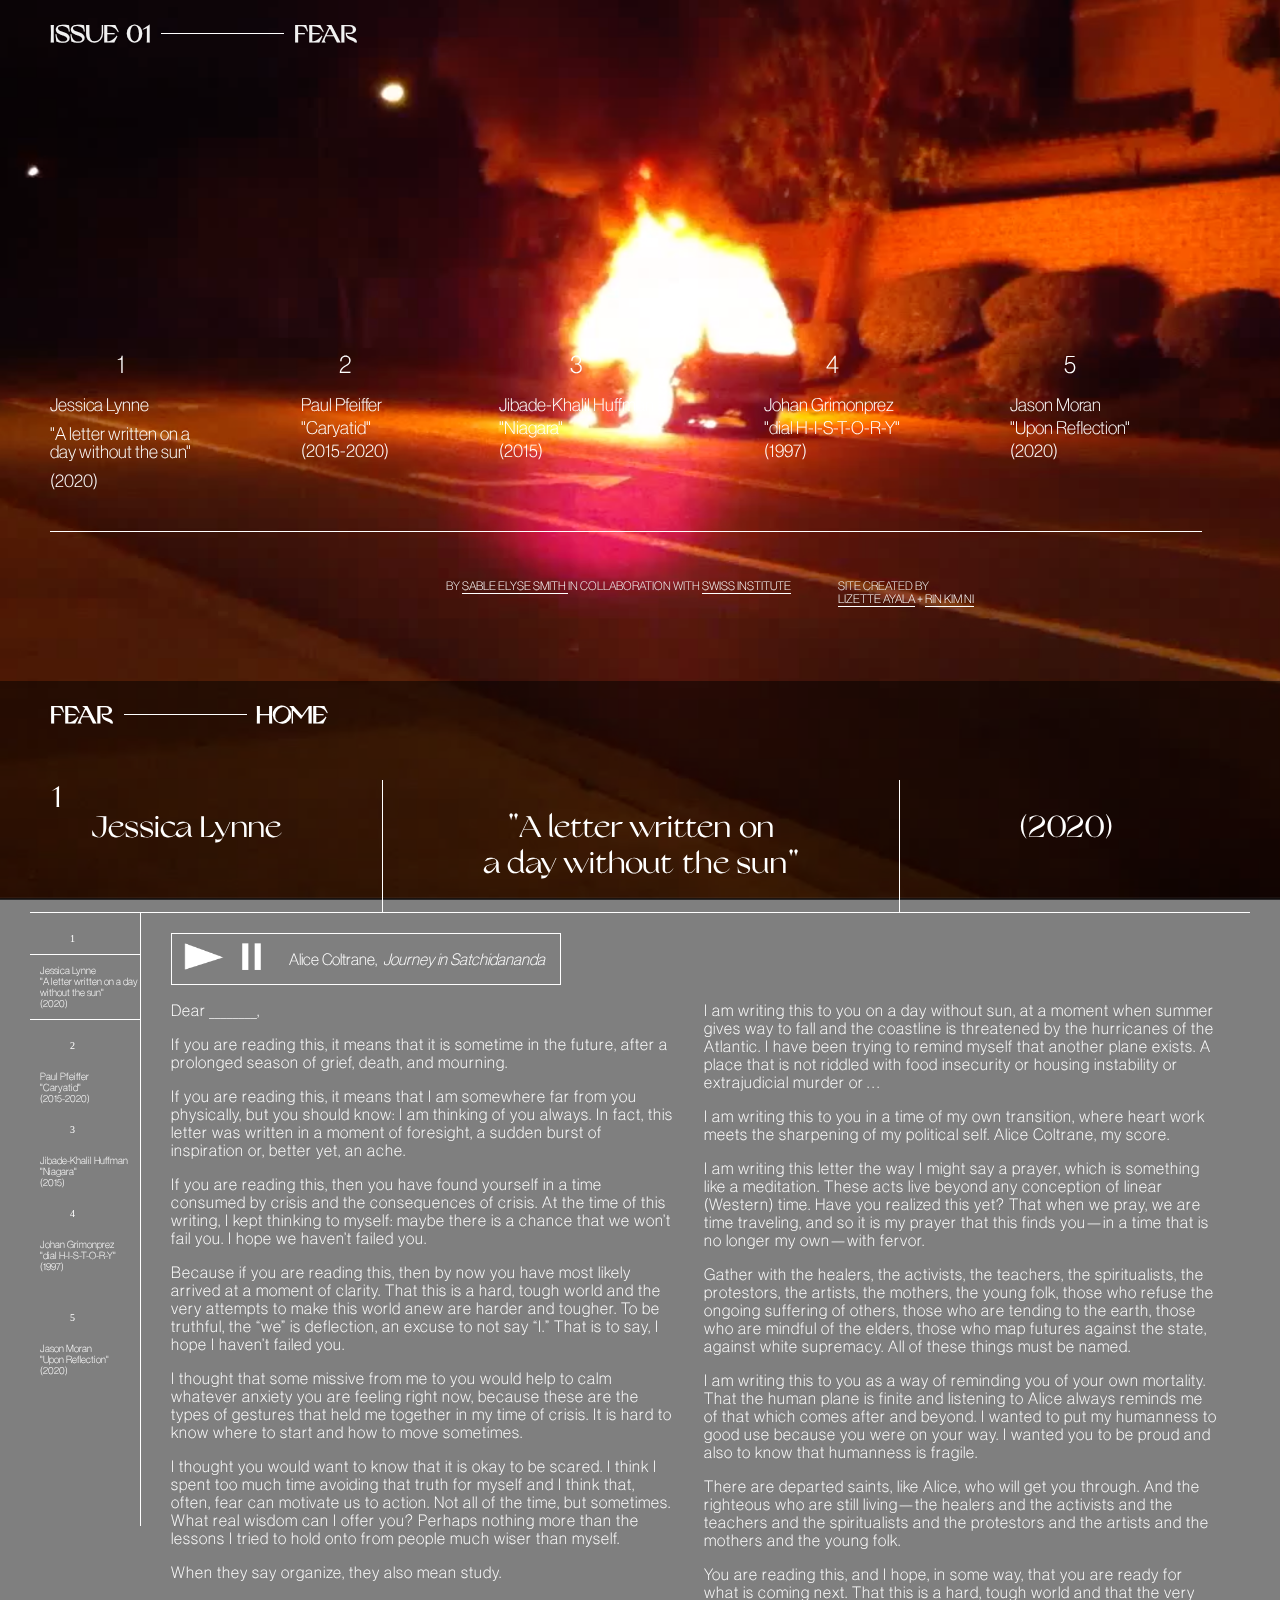
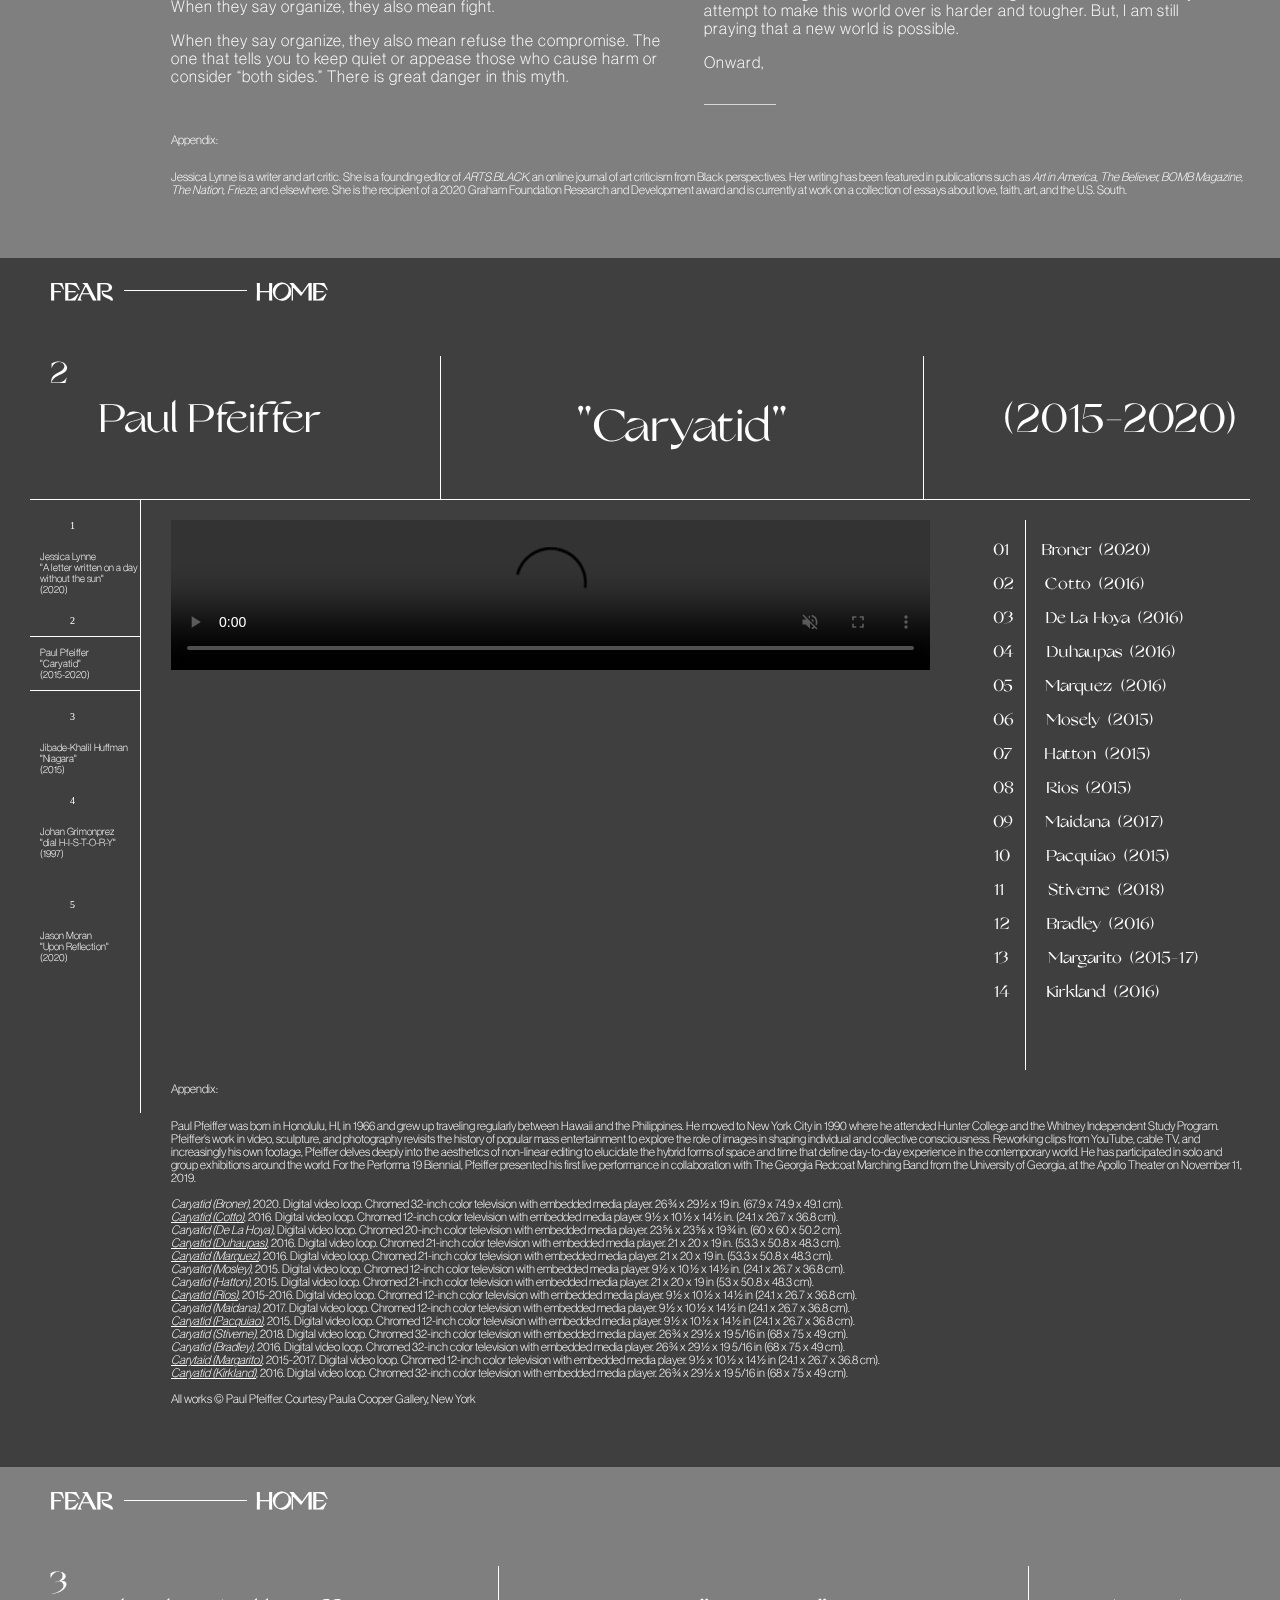
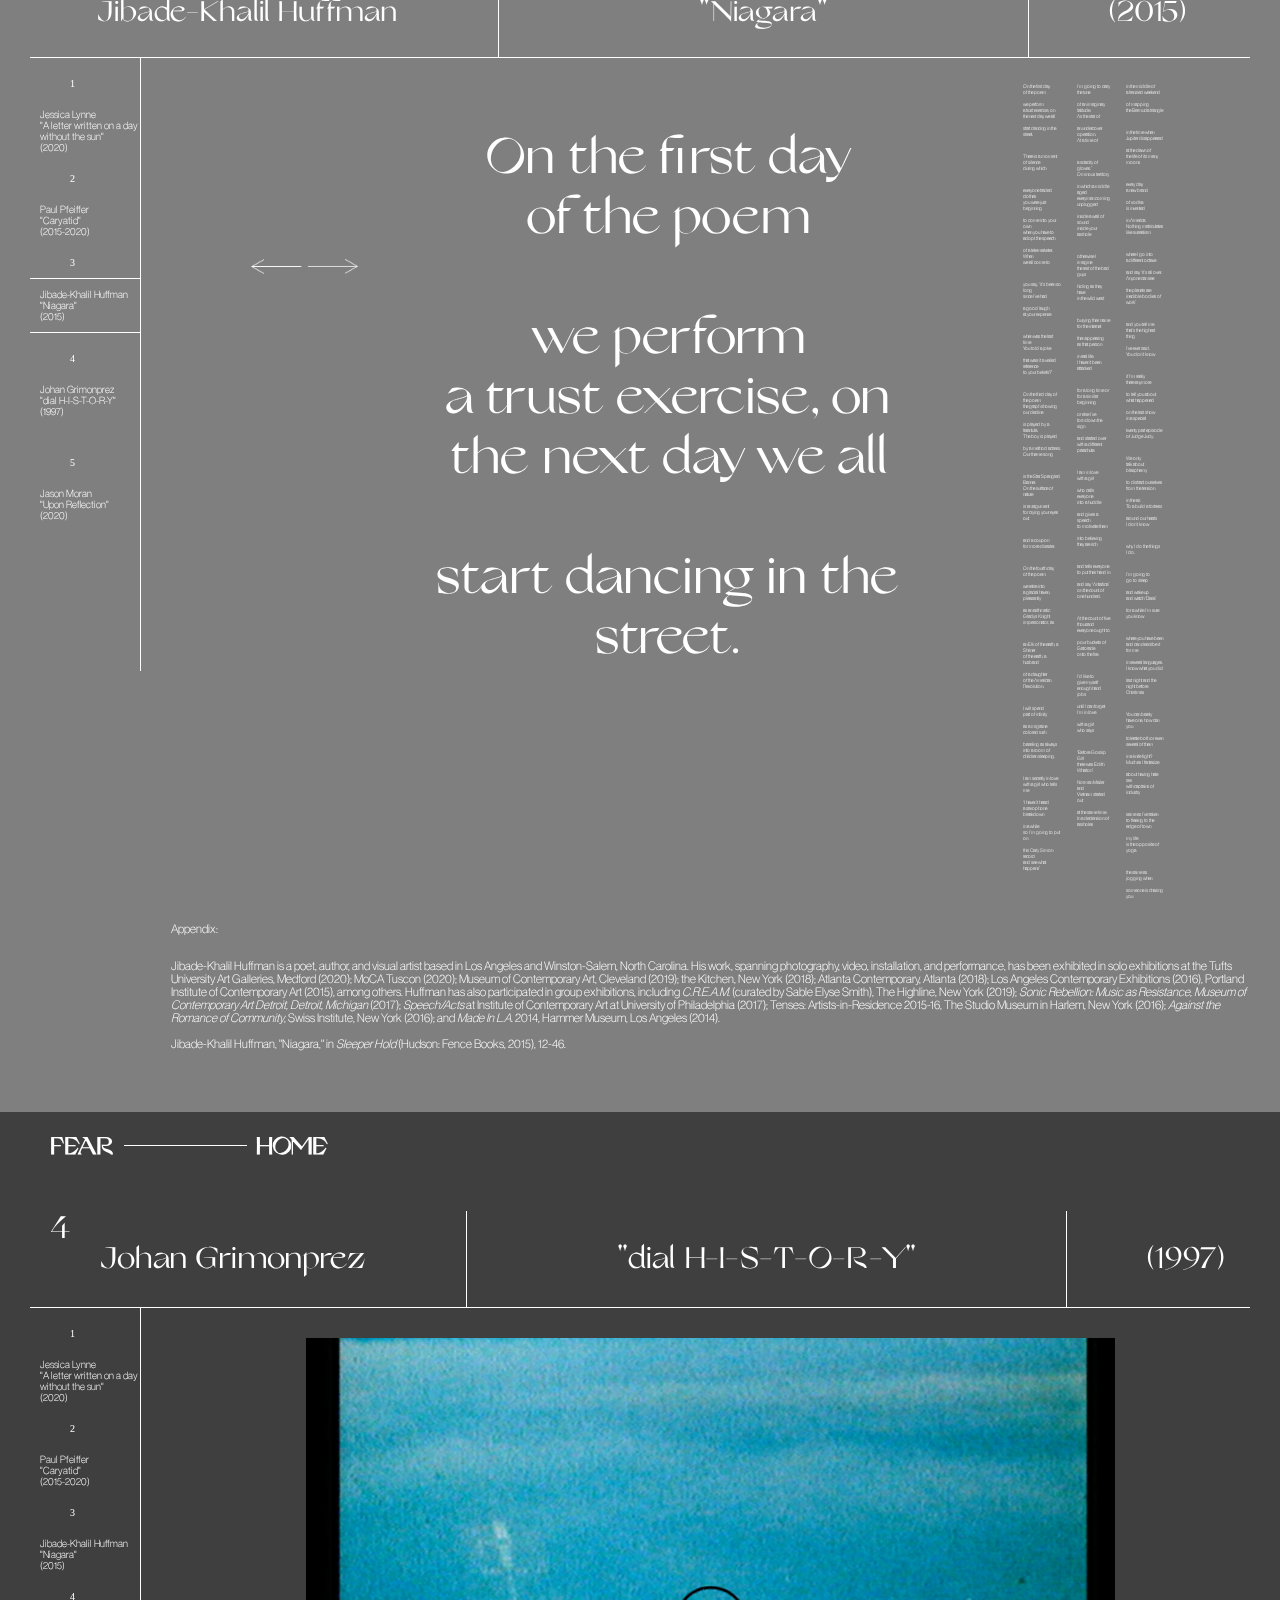
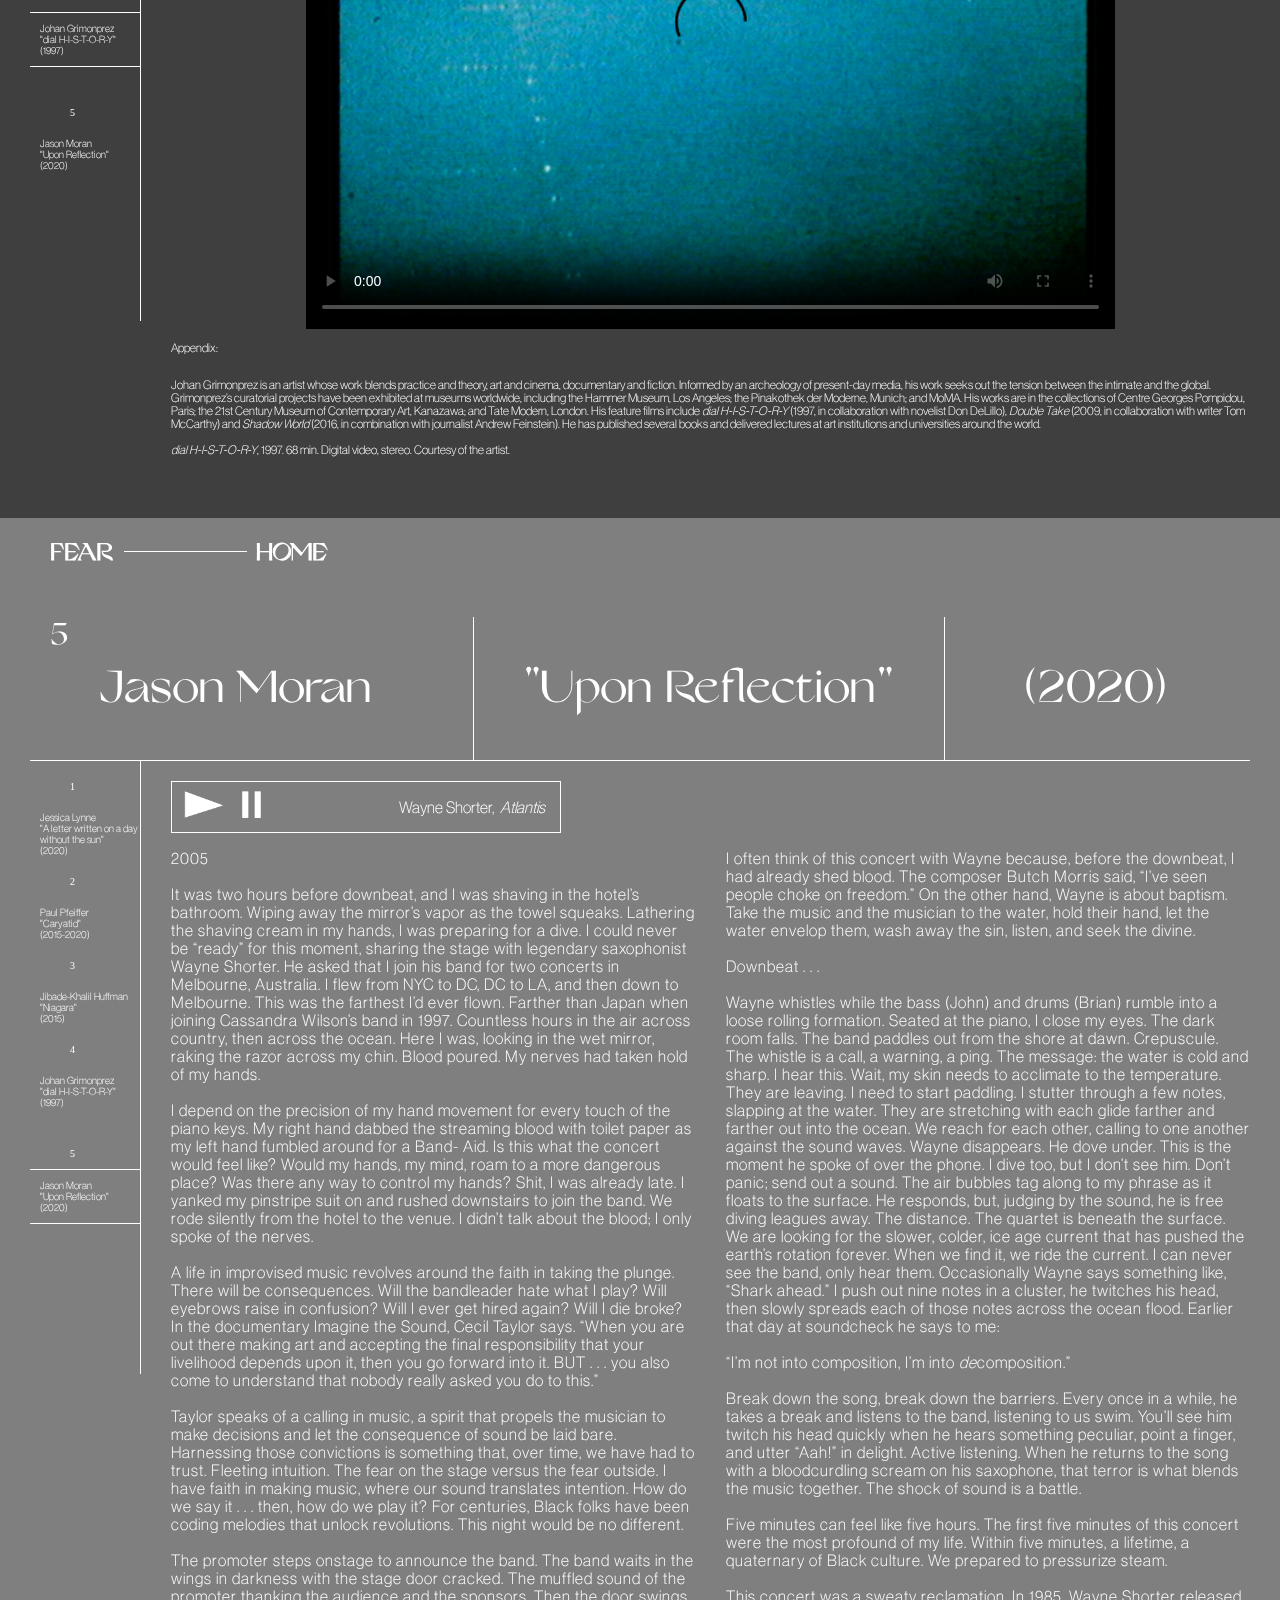
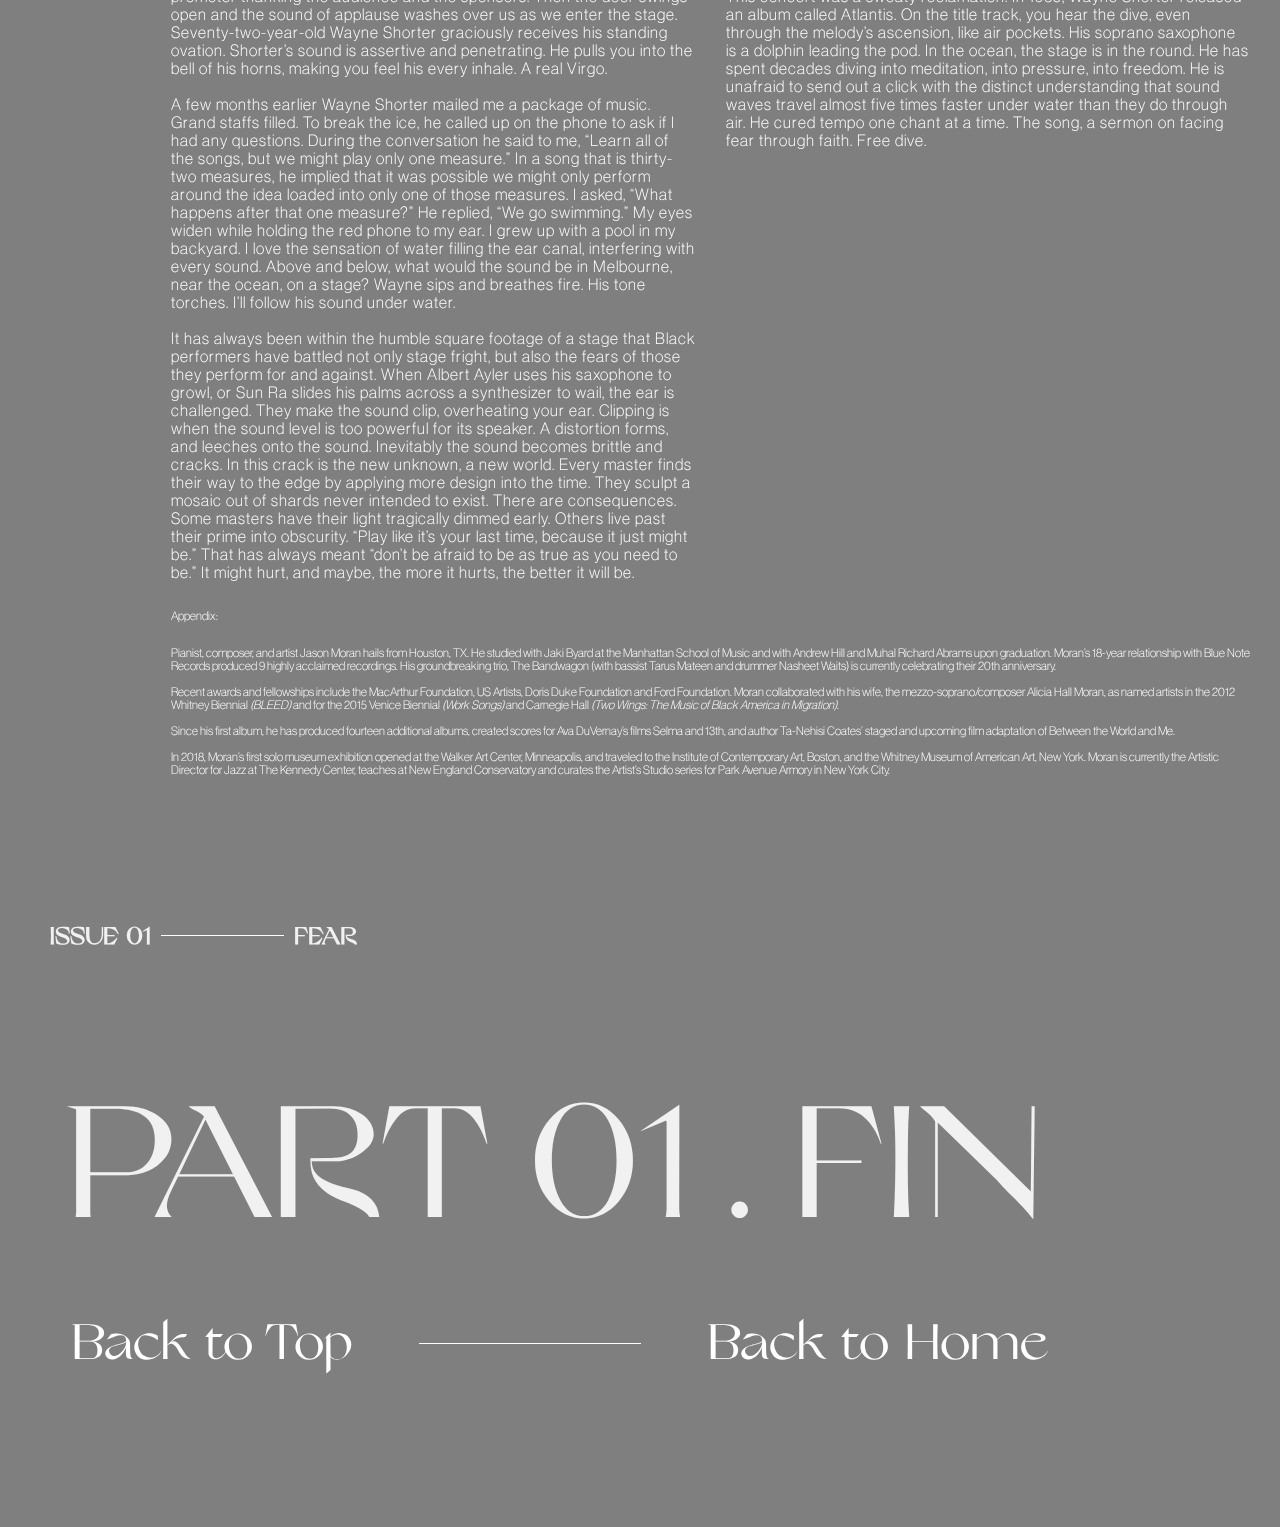
==== commit da55aac5: "Update fear.html" ====
--- a/fear.html
+++ b/fear.html
@@ -146,7 +146,7 @@
 
 <div id="container-six"> 
 
-<a href="index.html" class="mobilemenuhide">
+<a href="fear.html" class="mobilemenuhide">
 <div id="title-container"> 
 
 <h2 id="title"> FEAR </h2>
@@ -435,7 +435,7 @@
 
 <div id="container-five"> 
 
-<a href="index.html" class="mobilemenuhide">
+<a href="fear.html" class="mobilemenuhide">
 <div id="title-container"> 
 
 <h2 id="title"> FEAR </h2>
@@ -1233,7 +1233,7 @@
 
 <div id="container-three"> 
 
-<a href="index.html" class="mobilemenuhide">
+<a href="fear.html" class="mobilemenuhide">
 <div id="title-container"> 
 
 <h2 id="title"> FEAR </h2>
@@ -2243,7 +2243,7 @@
 
 <div id="container-four"> 
 
-<a href="index.html" class="mobilemenuhide">
+<a href="fear.html" class="mobilemenuhide">
 <div id="title-container"> 
 
 <h2 id="title"> FEAR </h2>
@@ -2395,7 +2395,7 @@
 <div id="container-two"> 
 
 
-<a href="index.html" class="mobilemenuhide">
+<a href="fear.html" class="mobilemenuhide">
 <div id="title-container"> 
 
 <h2 id="title"> FEAR </h2>
